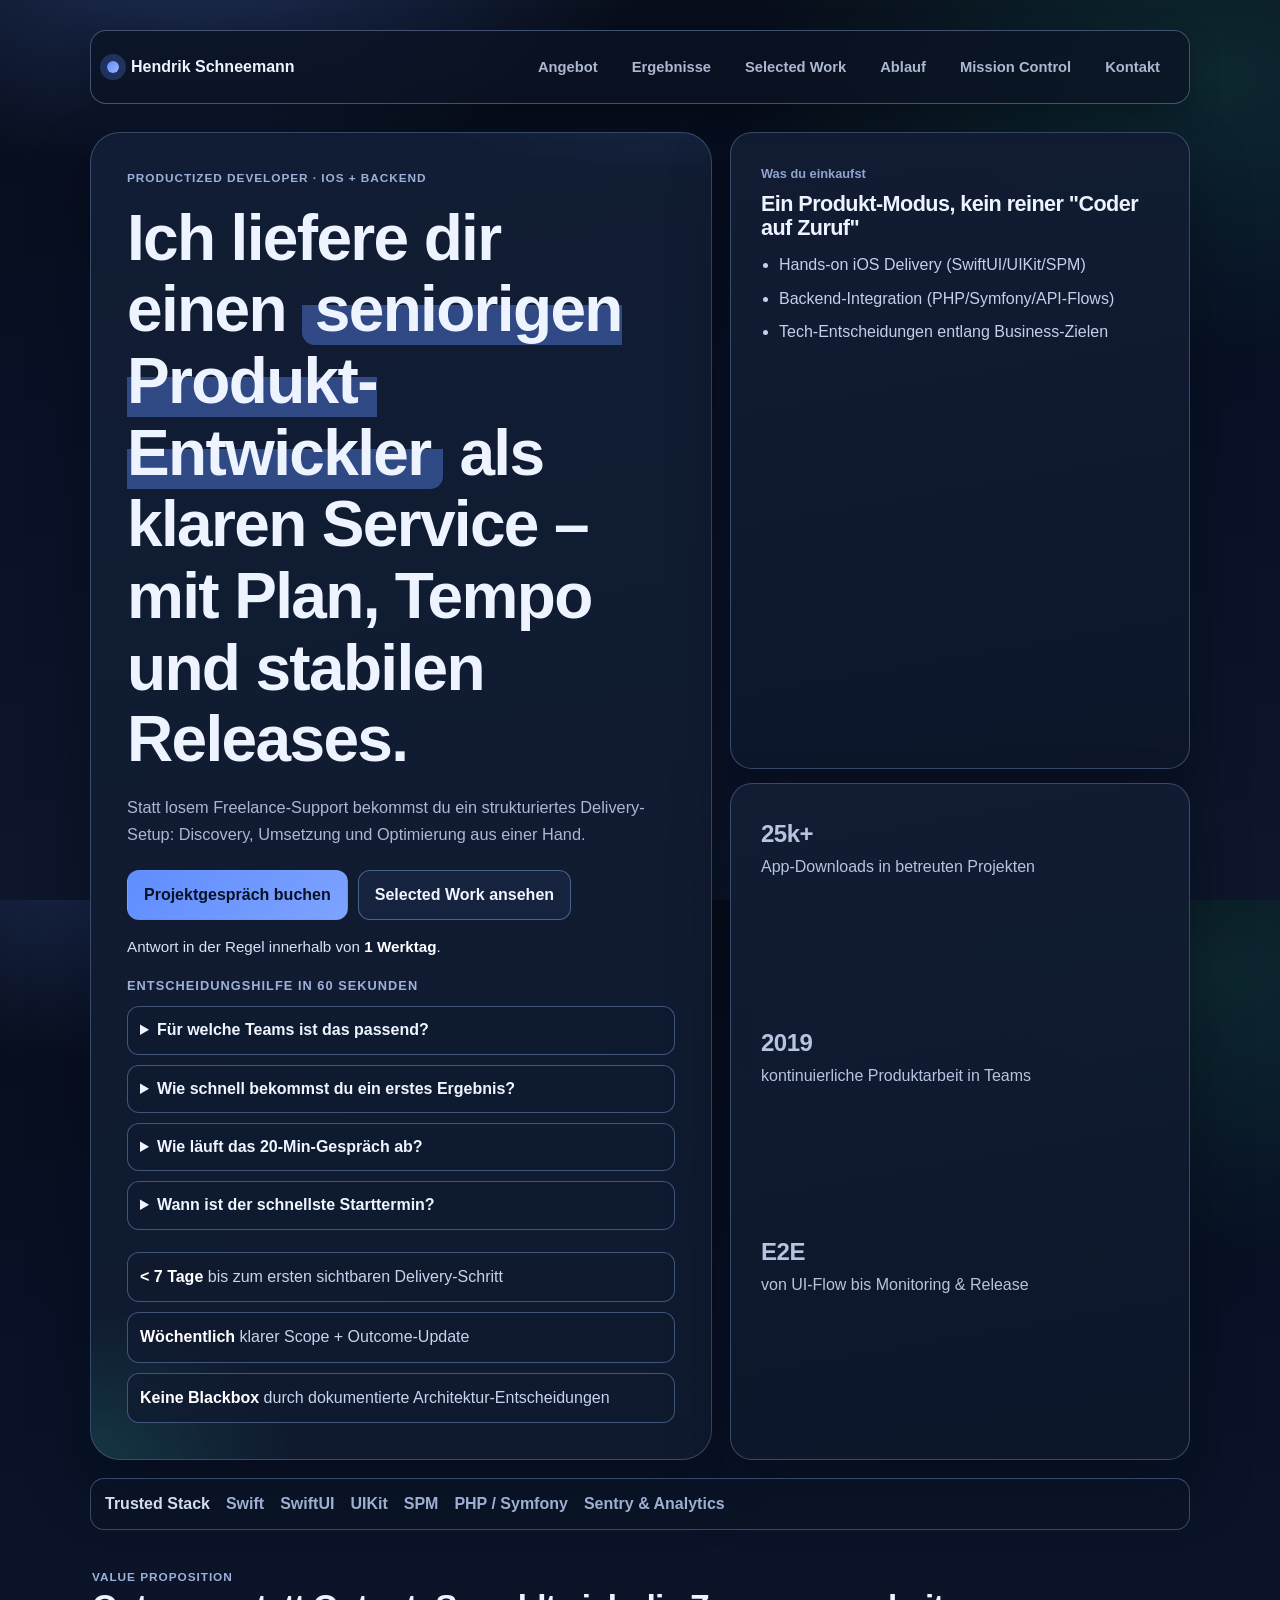
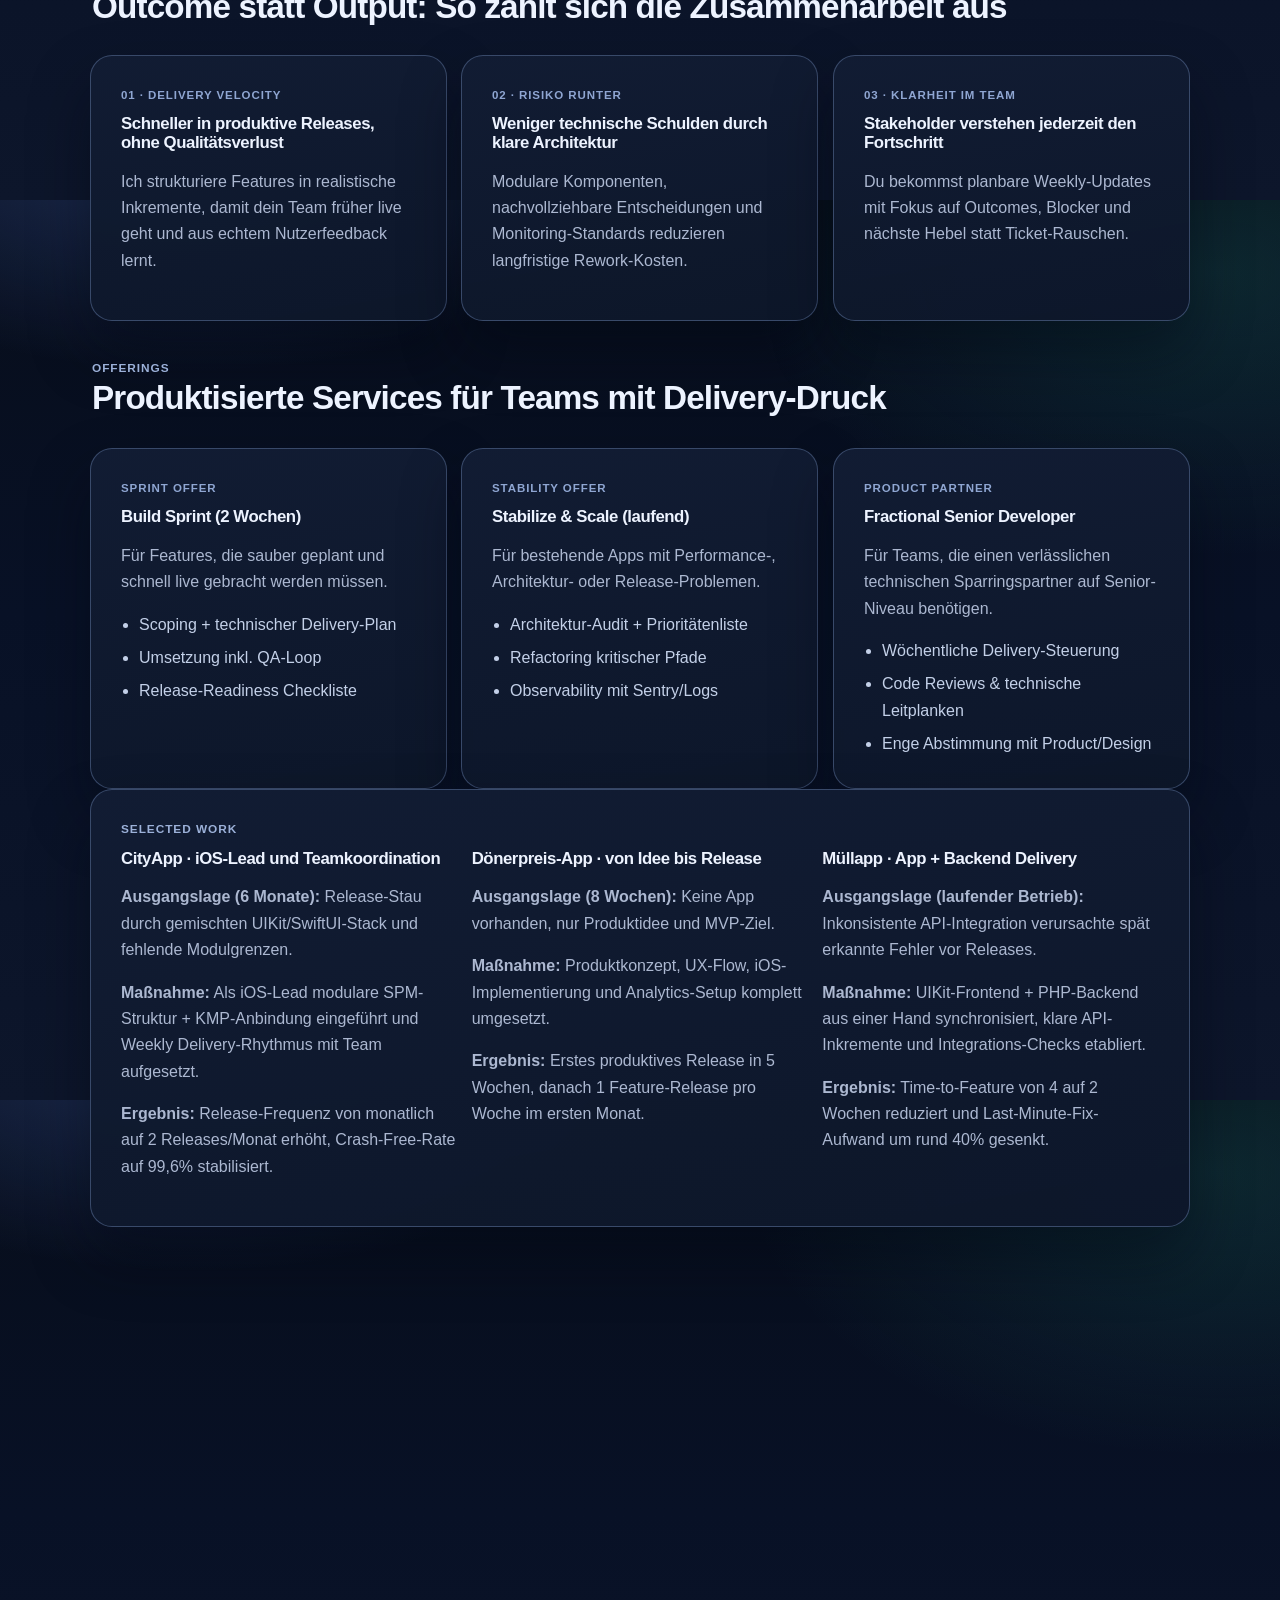
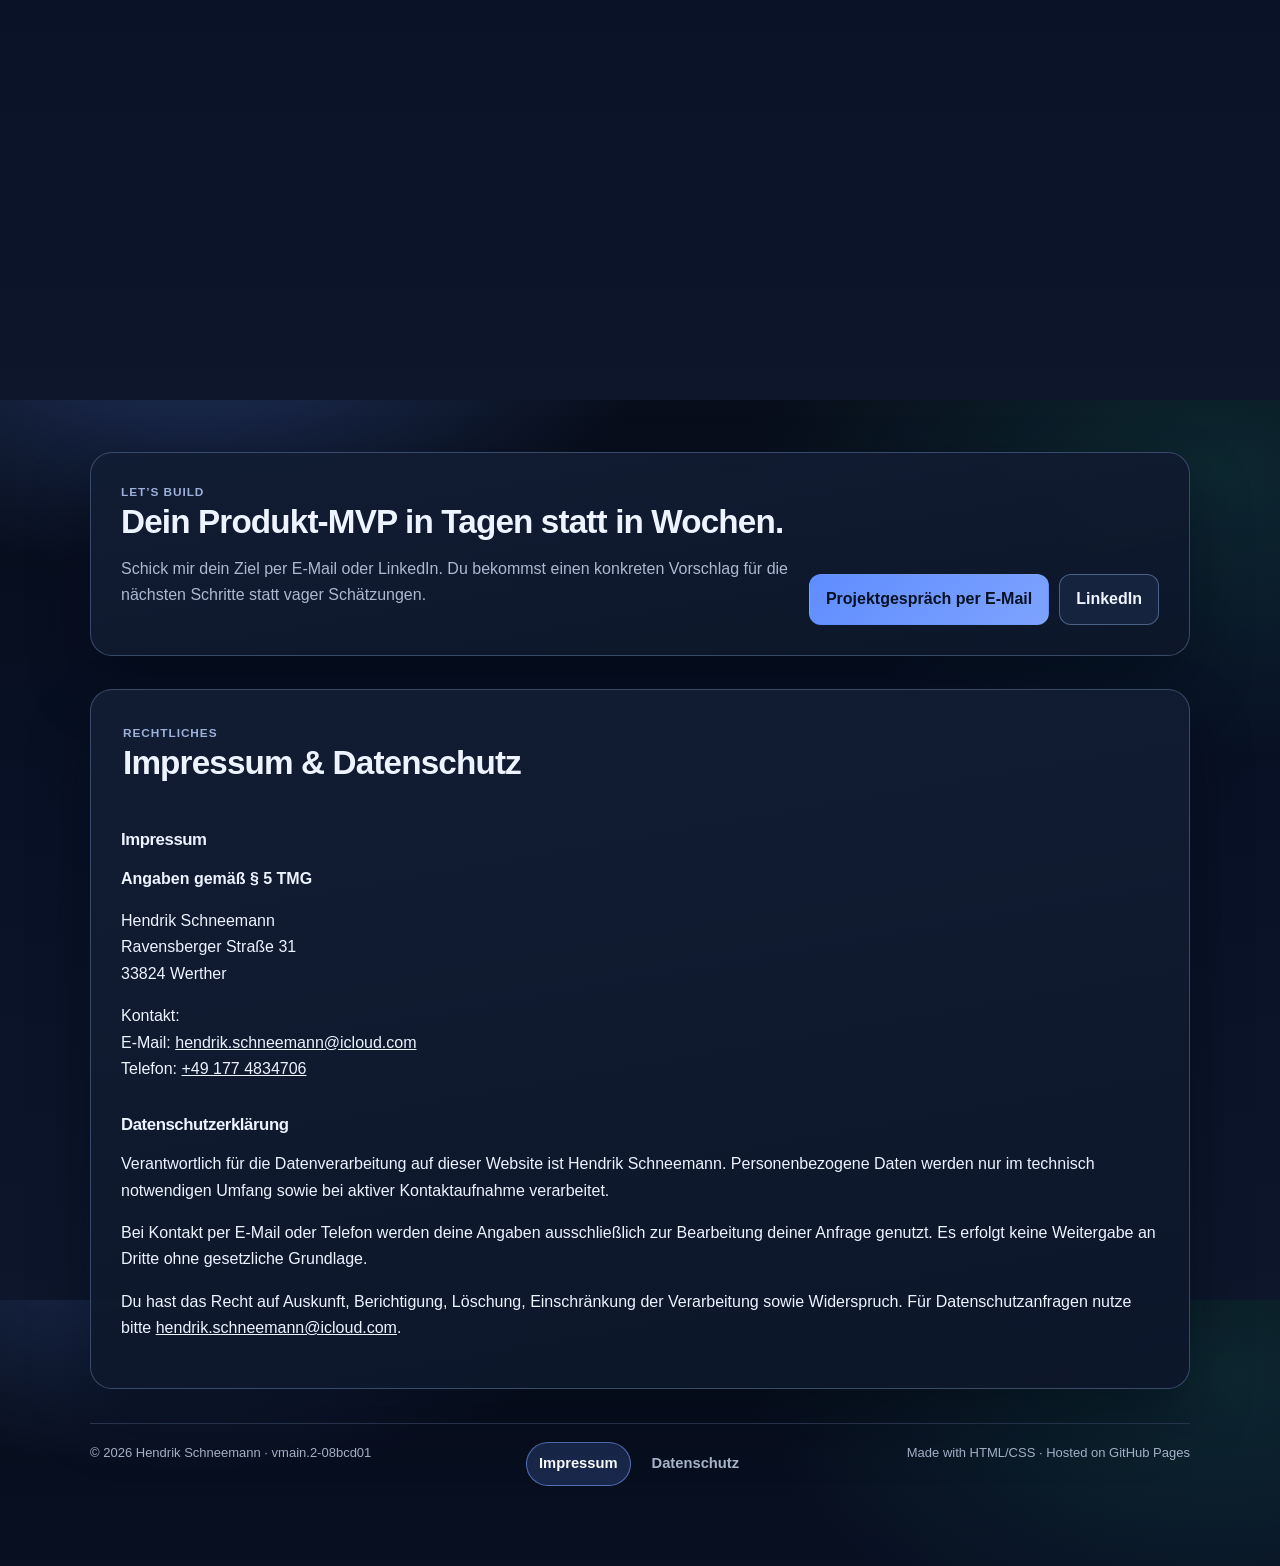
==== index.html @ c6ac664f "chore: stamp homepage version [skip ci]" ====
<!doctype html>
<html lang="de">
<head>
  <meta charset="utf-8">
  <meta name="viewport" content="width=device-width,initial-scale=1">
  <meta name="description" content="Hendrik Schneemann – Fachinformatiker für Anwendungsentwicklung. iOS (Swift/SwiftUI/UIKit), PHP/Symfony, modulare Architekturen, Kotlin Multiplatform-Anbindung.">
  <meta name="author" content="Hendrik Schneemann">
  <meta name="theme-color" content="#0b1220">
  <meta name="robots" content="index,follow">
  <link rel="canonical" href="https://hendrikschneemann.tech/">
  <meta property="og:type" content="website">
  <meta property="og:locale" content="de_DE">
  <meta property="og:url" content="https://hendrikschneemann.tech/">
  <meta property="og:title" content="Hendrik Schneemann · Entwickler">
  <meta property="og:description" content="iOS- und Backend-Entwicklung mit Fokus auf modulare, wartbare und produktionsnahe Software.">
  <meta property="og:image" content="https://hendrikschneemann.tech/assets/images/social-preview.png">
  <meta property="twitter:card" content="summary_large_image">
  <meta property="twitter:title" content="Hendrik Schneemann · Entwickler">
  <meta property="twitter:description" content="iOS- und Backend-Entwicklung mit Fokus auf modulare, wartbare und produktionsnahe Software.">
  <meta property="twitter:image" content="https://hendrikschneemann.tech/assets/images/social-preview.png">
  <title>Hendrik Schneemann · Entwickler</title>
  <link rel="stylesheet" href="assets/css/styles.css">
</head>
<body>
  <a class="skip-link" href="#main-content">Zum Inhalt springen</a>
  <div class="wrap">
    <header id="site-header">
      <a class="brand" href="#top" aria-label="Zur Startseite">
        <b>Hendrik Schneemann</b>
      </a>
      <nav aria-label="Hauptnavigation">
        <a href="#offer">Angebot</a>
        <a href="#proof">Ergebnisse</a>
        <a href="#work">Selected Work</a>
        <a href="#process">Ablauf</a>
        <a href="mission-control.html">Mission Control</a>
        <a href="#contact">Kontakt</a>
      </nav>
    </header>
    <main id="main-content" data-reveal-group>
      <section class="hero-shell" id="top" aria-labelledby="hero-heading">
        <article class="card hero-main" data-reveal>
          <div class="pad hero-pad">
            <p class="eyebrow">Productized Developer · iOS + Backend</p>
            <h1 id="hero-heading">
              Ich liefere dir einen <span class="hl">seniorigen Produkt-Entwickler</span> als klaren Service –
              mit Plan, Tempo und stabilen Releases.
            </h1>
            <p class="lead">
              Statt losem Freelance-Support bekommst du ein strukturiertes Delivery-Setup:
              Discovery, Umsetzung und Optimierung aus einer Hand.
            </p>
            <div class="cta">
              <a class="btn primary" href="#contact" data-track="lead_started" data-track-source="hero-cta">Projektgespräch buchen</a>
              <a class="btn" href="#work">Selected Work ansehen</a>
            </div>
            <p class="response-time" aria-label="Antwortzeit">Antwort in der Regel innerhalb von <strong>1 Werktag</strong>.</p>
            <section class="decision-faq" aria-label="Entscheidungshilfe">
              <p class="decision-faq-title">Entscheidungshilfe in 60 Sekunden</p>
              <details data-faq-question="fit">
                <summary>Für welche Teams ist das passend?</summary>
                <p>Für Teams mit klarem Produktdruck, die kurzfristig seniorige iOS-/Backend-Delivery brauchen und gleichzeitig Architektur stabil halten wollen.</p>
              </details>
              <details data-faq-question="timeline">
                <summary>Wie schnell bekommst du ein erstes Ergebnis?</summary>
                <p>Innerhalb von 7 Tagen gibt es typischerweise einen sichtbaren Delivery-Schritt: z. B. ein priorisiertes Scope-Paket, ein stabiler Fix oder ein live-fähiges Feature-Inkrement.</p>
              </details>
              <details data-faq-question="process">
                <summary>Wie läuft das 20-Min-Gespräch ab?</summary>
                <p>Wir klären Zielbild, Engpässe und Priorität. Danach bekommst du eine klare Empfehlung mit nächstem konkretem Schritt statt unverbindlichem „Wir melden uns".</p>
              </details>
              <details data-faq-question="start-date">
                <summary>Wann ist der schnellste Starttermin?</summary>
                <p>Wenn Scope und Verantwortlichkeiten klar sind, kann der Einstieg oft innerhalb weniger Werktage erfolgen.</p>
              </details>
            </section>
            <ul class="signal-row" aria-label="Leistungsversprechen">
              <li><strong>&lt; 7 Tage</strong> bis zum ersten sichtbaren Delivery-Schritt</li>
              <li><strong>Wöchentlich</strong> klarer Scope + Outcome-Update</li>
              <li><strong>Keine Blackbox</strong> durch dokumentierte Architektur-Entscheidungen</li>
            </ul>
          </div>
        </article>

        <aside class="hero-side" data-reveal aria-label="Angebotsübersicht">
          <div class="card pad stack-card">
            <p class="stack-title">Was du einkaufst</p>
            <h2>Ein Produkt-Modus, kein reiner "Coder auf Zuruf"</h2>
            <ul class="clean-list">
              <li>Hands-on iOS Delivery (SwiftUI/UIKit/SPM)</li>
              <li>Backend-Integration (PHP/Symfony/API-Flows)</li>
              <li>Tech-Entscheidungen entlang Business-Zielen</li>
            </ul>
          </div>
          <div class="card pad mini-kpi" aria-label="Vertrauensindikatoren">
            <div>
              <p class="kpi">25k+</p>
              <p>App-Downloads in betreuten Projekten</p>
            </div>
            <div>
              <p class="kpi">2019</p>
              <p>kontinuierliche Produktarbeit in Teams</p>
            </div>
            <div>
              <p class="kpi">E2E</p>
              <p>von UI-Flow bis Monitoring &amp; Release</p>
            </div>
          </div>
        </aside>
      </section>

      <section class="trust-strip" id="tech-stack" data-reveal aria-label="Schwerpunkte und Trust-Signale">
        <p>Trusted Stack</p>
        <ul>
          <li>Swift</li>
          <li>SwiftUI</li>
          <li>UIKit</li>
          <li>SPM</li>
          <li>PHP / Symfony</li>
          <li>Sentry &amp; Analytics</li>
        </ul>
      </section>
    </main>
    <section id="offer" class="value-grid" aria-labelledby="offer-heading" data-reveal-group>
      <div class="section-head" data-reveal>
        <p class="eyebrow">Value Proposition</p>
        <h2 id="offer-heading">Outcome statt Output: So zahlt sich die Zusammenarbeit aus</h2>
      </div>

      <article class="card value-card" data-reveal>
        <div class="pad">
          <p class="value-label">01 · Delivery Velocity</p>
          <h3>Schneller in produktive Releases, ohne Qualitätsverlust</h3>
          <p class="muted">Ich strukturiere Features in realistische Inkremente, damit dein Team früher live geht und aus echtem Nutzerfeedback lernt.</p>
        </div>
      </article>

      <article class="card value-card" data-reveal>
        <div class="pad">
          <p class="value-label">02 · Risiko runter</p>
          <h3>Weniger technische Schulden durch klare Architektur</h3>
          <p class="muted">Modulare Komponenten, nachvollziehbare Entscheidungen und Monitoring-Standards reduzieren langfristige Rework-Kosten.</p>
        </div>
      </article>

      <article class="card value-card" data-reveal>
        <div class="pad">
          <p class="value-label">03 · Klarheit im Team</p>
          <h3>Stakeholder verstehen jederzeit den Fortschritt</h3>
          <p class="muted">Du bekommst planbare Weekly-Updates mit Fokus auf Outcomes, Blocker und nächste Hebel statt Ticket-Rauschen.</p>
        </div>
      </article>
    </section>
    <section id="work" aria-labelledby="work-heading" data-reveal-group>
      <div class="section-head" data-reveal>
        <p class="eyebrow">Offerings</p>
        <h2 id="work-heading">Produktisierte Services für Teams mit Delivery-Druck</h2>
      </div>

      <div class="offer-grid">
        <article class="card offer-card" data-reveal>
          <div class="pad">
            <p class="offer-meta">Sprint Offer</p>
            <h3>Build Sprint (2 Wochen)</h3>
            <p class="muted">Für Features, die sauber geplant und schnell live gebracht werden müssen.</p>
            <ul class="clean-list">
              <li>Scoping + technischer Delivery-Plan</li>
              <li>Umsetzung inkl. QA-Loop</li>
              <li>Release-Readiness Checkliste</li>
            </ul>
          </div>
        </article>

        <article class="card offer-card" data-reveal>
          <div class="pad">
            <p class="offer-meta">Stability Offer</p>
            <h3>Stabilize &amp; Scale (laufend)</h3>
            <p class="muted">Für bestehende Apps mit Performance-, Architektur- oder Release-Problemen.</p>
            <ul class="clean-list">
              <li>Architektur-Audit + Prioritätenliste</li>
              <li>Refactoring kritischer Pfade</li>
              <li>Observability mit Sentry/Logs</li>
            </ul>
          </div>
        </article>

        <article class="card offer-card" data-reveal>
          <div class="pad">
            <p class="offer-meta">Product Partner</p>
            <h3>Fractional Senior Developer</h3>
            <p class="muted">Für Teams, die einen verlässlichen technischen Sparringspartner auf Senior-Niveau benötigen.</p>
            <ul class="clean-list">
              <li>Wöchentliche Delivery-Steuerung</li>
              <li>Code Reviews &amp; technische Leitplanken</li>
              <li>Enge Abstimmung mit Product/Design</li>
            </ul>
          </div>
        </article>
      </div>

      <article class="card showcase" data-reveal>
        <div class="pad">
          <p class="eyebrow">Selected Work</p>
          <div class="showcase-grid case-snippets">
            <div>
              <h3 id="case-cityapp">CityApp · iOS-Lead und Teamkoordination</h3>
              <p class="muted"><strong>Ausgangslage (6 Monate):</strong> Release-Stau durch gemischten UIKit/SwiftUI-Stack und fehlende Modulgrenzen.</p>
              <p class="muted"><strong>Maßnahme:</strong> Als iOS-Lead modulare SPM-Struktur + KMP-Anbindung eingeführt und Weekly Delivery-Rhythmus mit Team aufgesetzt.</p>
              <p class="muted"><strong>Ergebnis:</strong> Release-Frequenz von monatlich auf 2 Releases/Monat erhöht, Crash-Free-Rate auf 99,6% stabilisiert.</p>
            </div>
            <div>
              <h3>Dönerpreis-App · von Idee bis Release</h3>
              <p class="muted"><strong>Ausgangslage (8 Wochen):</strong> Keine App vorhanden, nur Produktidee und MVP-Ziel.</p>
              <p class="muted"><strong>Maßnahme:</strong> Produktkonzept, UX-Flow, iOS-Implementierung und Analytics-Setup komplett umgesetzt.</p>
              <p class="muted"><strong>Ergebnis:</strong> Erstes produktives Release in 5 Wochen, danach 1 Feature-Release pro Woche im ersten Monat.</p>
            </div>
            <div>
              <h3 id="case-muellapp">Müllapp · App + Backend Delivery</h3>
              <p class="muted"><strong>Ausgangslage (laufender Betrieb):</strong> Inkonsistente API-Integration verursachte spät erkannte Fehler vor Releases.</p>
              <p class="muted"><strong>Maßnahme:</strong> UIKit-Frontend + PHP-Backend aus einer Hand synchronisiert, klare API-Inkremente und Integrations-Checks etabliert.</p>
              <p class="muted"><strong>Ergebnis:</strong> Time-to-Feature von 4 auf 2 Wochen reduziert und Last-Minute-Fix-Aufwand um rund 40% gesenkt.</p>
            </div>
          </div>
        </div>
      </article>
    </section>

    <section id="process" class="grid process-grid" aria-labelledby="process-heading" data-reveal-group>
      <article class="card" data-reveal>
        <div class="pad">
          <p class="eyebrow">Ablauf</p>
          <h2 id="process-heading">So läuft ein Projekt mit mir ab</h2>
          <ol class="process-list">
            <li><strong>Discover:</strong> Zielbild, Scope und technische Risiken in einem kompakten Kickoff klären.</li>
            <li><strong>Build:</strong> Iterative Umsetzung mit klaren Milestones und sichtbaren Zwischenständen.</li>
            <li><strong>Scale:</strong> Monitoring, Übergabe und nächste Roadmap-Hebel gemeinsam definieren.</li>
          </ol>
        </div>
      </article>

      <article class="card" id="skills" data-reveal>
        <div class="pad">
          <p class="eyebrow">Capabilities</p>
          <h2>Tech + Product Stack</h2>
          <div class="tags" aria-label="Skill-Liste">
            <span class="tag">Swift</span>
            <span class="tag">SwiftUI</span>
            <span class="tag">UIKit</span>
            <span class="tag">SPM</span>
            <span class="tag">PHP</span>
            <span class="tag">Symfony</span>
            <span class="tag">SQL</span>
            <span class="tag">Git</span>
            <span class="tag">Sentry</span>
            <span class="tag">Product Thinking</span>
          </div>
        </div>
      </article>
    </section>

    <section id="proof" class="proof-section" aria-labelledby="proof-heading" data-reveal-group>
      <div class="section-head" data-reveal>
        <p class="eyebrow">Trust Signals</p>
        <h2 id="proof-heading">Messbare Ergebnisse + verifizierbare Referenzen</h2>
      </div>

      <div class="proof-grid">
        <article class="card" data-reveal>
          <div class="pad">
            <p class="value-label">Testimonial · Product Lead</p>
            <p class="muted">„Hendrik hat nicht nur Features gebaut, sondern unseren Release-Prozess stabilisiert. Wir konnten wieder planbar shippen.“</p>
            <p class="muted"><strong>Kontext:</strong> CityApp, iOS-Team im Skalierungsmodus</p>
          </div>
        </article>

        <article class="card" data-reveal>
          <div class="pad">
            <p class="value-label">Verifizierbare Signale</p>
            <ul class="clean-list">
              <li><a href="https://github.com/hsnowmansch" target="_blank" rel="noopener noreferrer">Öffentliche GitHub-Projekte &amp; Commit-Historie</a></li>
              <li><a href="mailto:hendrik.schneemann@icloud.com?subject=Referenzanfrage%20Projektarbeit" rel="noopener noreferrer">Referenzgespräch auf Anfrage (Projektkontext + Rolle)</a></li>
            </ul>
          </div>
        </article>
      </div>
    </section>
    <section id="contact" aria-labelledby="contact-heading" data-reveal-group>
      <article class="card conversion" data-reveal>
        <div class="pad conversion-pad">
          <div>
            <p class="eyebrow">Let’s build</p>
            <h2 id="contact-heading">Dein Produkt-MVP in Tagen statt in Wochen.</h2>
            <p class="muted">Schick mir dein Ziel per E-Mail oder LinkedIn. Du bekommst einen konkreten Vorschlag für die nächsten Schritte statt vager Schätzungen.</p>
          </div>
          <div class="cta" role="list">
            <a class="btn primary" href="mailto:hendrik.schneemann@icloud.com" role="listitem" data-track="lead_submitted" data-track-source="contact-email">Projektgespräch per E-Mail</a>
            <a class="btn" href="#" id="linkedinLink" rel="noopener noreferrer" role="listitem">LinkedIn</a>
          </div>
        </div>
      </article>
    </section>
    <section id="legal" aria-labelledby="legal-heading" data-reveal-group>
      <article class="card" data-reveal>
        <div class="pad legal-pad">
          <div class="section-head legal-head">
            <p class="eyebrow">Rechtliches</p>
            <h2 id="legal-heading">Impressum & Datenschutz</h2>
          </div>

          <section id="impressum" class="legal-block" aria-labelledby="impressum-heading">
            <h3 id="impressum-heading">Impressum</h3>
            <p><strong>Angaben gemäß § 5 TMG</strong></p>
            <p>
              Hendrik Schneemann<br>
              Ravensberger Straße 31<br>
              33824 Werther
            </p>
            <p>
              Kontakt:<br>
              E-Mail: <a href="mailto:hendrik.schneemann@icloud.com">hendrik.schneemann@icloud.com</a><br>
              Telefon: <a href="tel:+491774834706">+49 177 4834706</a>
            </p>
          </section>

          <section id="datenschutz" class="legal-block" aria-labelledby="datenschutz-heading">
            <h3 id="datenschutz-heading">Datenschutzerklärung</h3>
            <p>
              Verantwortlich für die Datenverarbeitung auf dieser Website ist Hendrik Schneemann.
              Personenbezogene Daten werden nur im technisch notwendigen Umfang sowie bei aktiver Kontaktaufnahme verarbeitet.
            </p>
            <p>
              Bei Kontakt per E-Mail oder Telefon werden deine Angaben ausschließlich zur Bearbeitung deiner Anfrage genutzt.
              Es erfolgt keine Weitergabe an Dritte ohne gesetzliche Grundlage.
            </p>
            <p>
              Du hast das Recht auf Auskunft, Berichtigung, Löschung, Einschränkung der Verarbeitung sowie Widerspruch.
              Für Datenschutzanfragen nutze bitte <a href="mailto:hendrik.schneemann@icloud.com">hendrik.schneemann@icloud.com</a>.
            </p>
          </section>
        </div>
      </article>
    </section>

    <footer>
      <span>&copy; <span id="year"></span> Hendrik Schneemann · vmain.2-08bcd01</span>
      <nav class="footer-links" aria-label="Rechtliche Hinweise">
        <a href="#impressum">Impressum</a>
        <a href="#datenschutz">Datenschutz</a>
      </nav>
      <span>Made with HTML/CSS · Hosted on GitHub Pages</span>
    </footer>
  </div>

  <script src="assets/js/main.js" type="module"></script>
</body>
</html>
---- assets/css/styles.css ----
@import url("./base.css");
@import url("./layout.css");
@import url("./components.css");
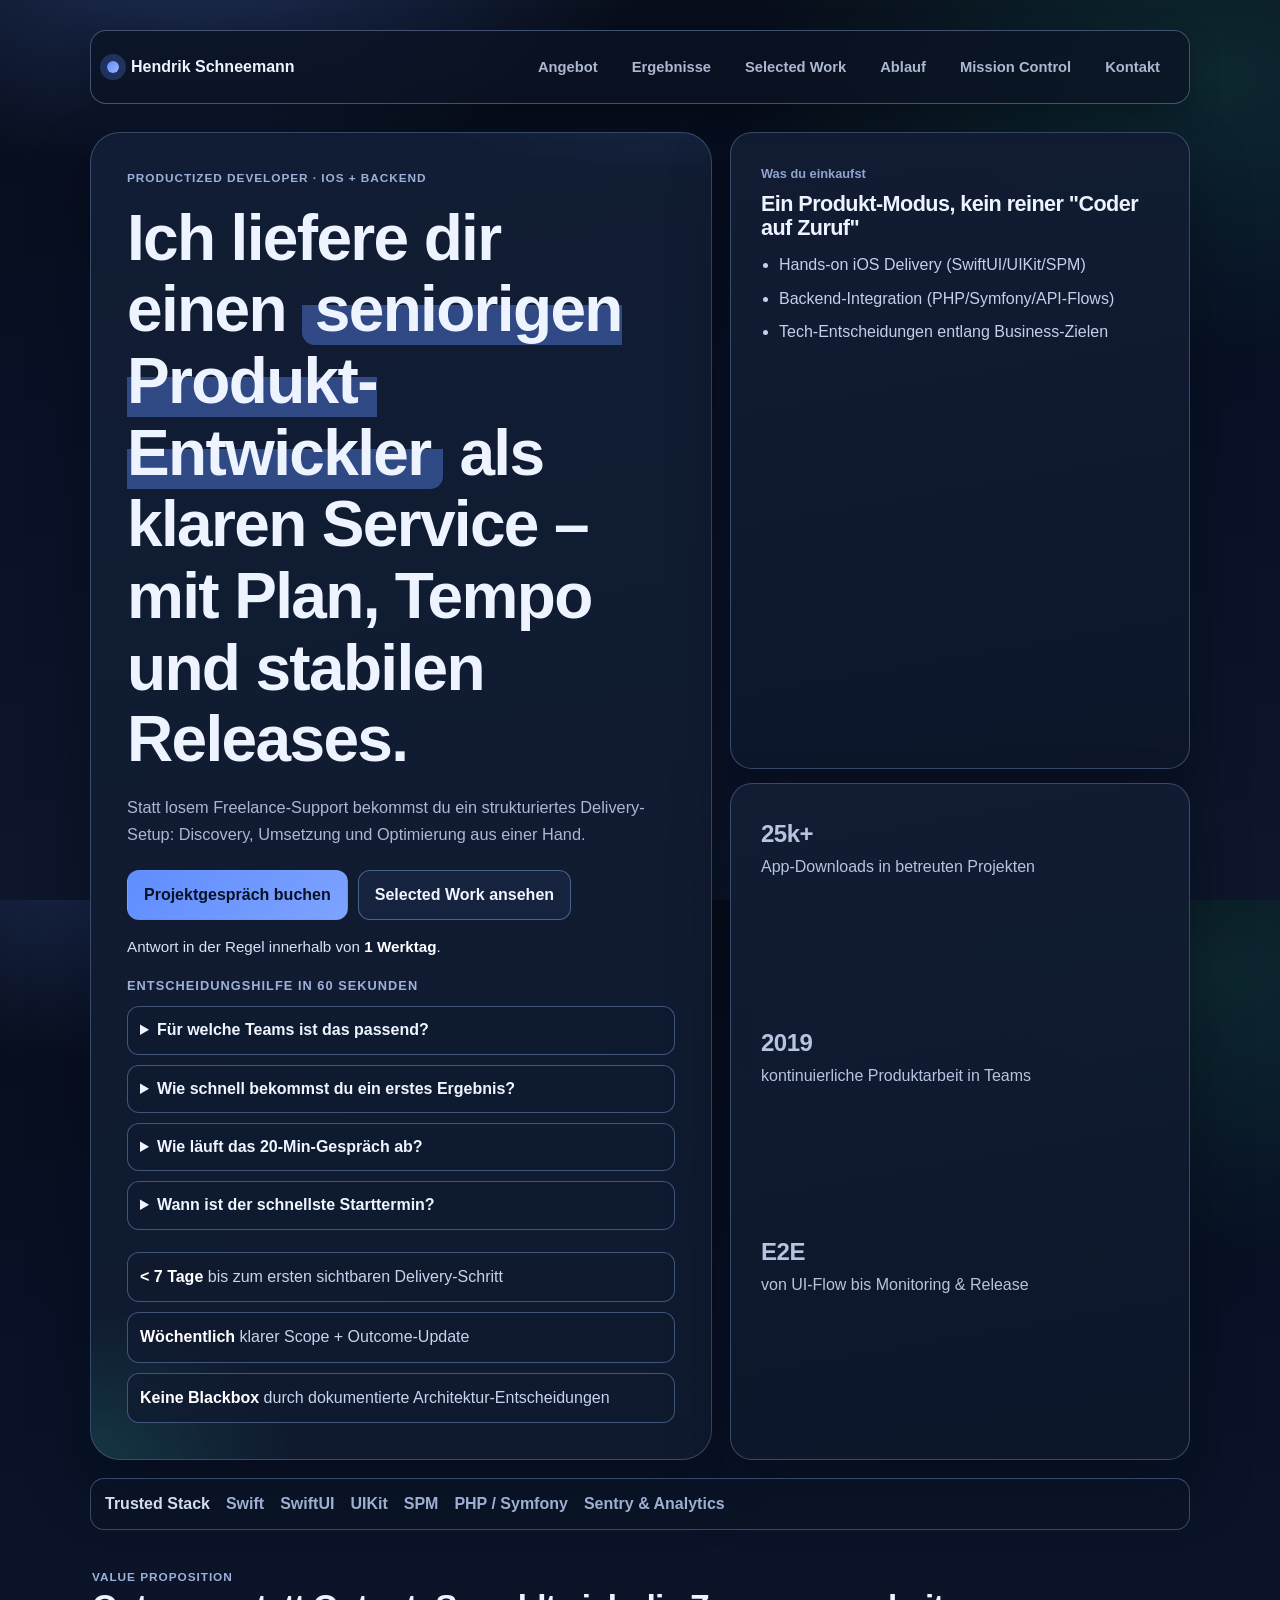
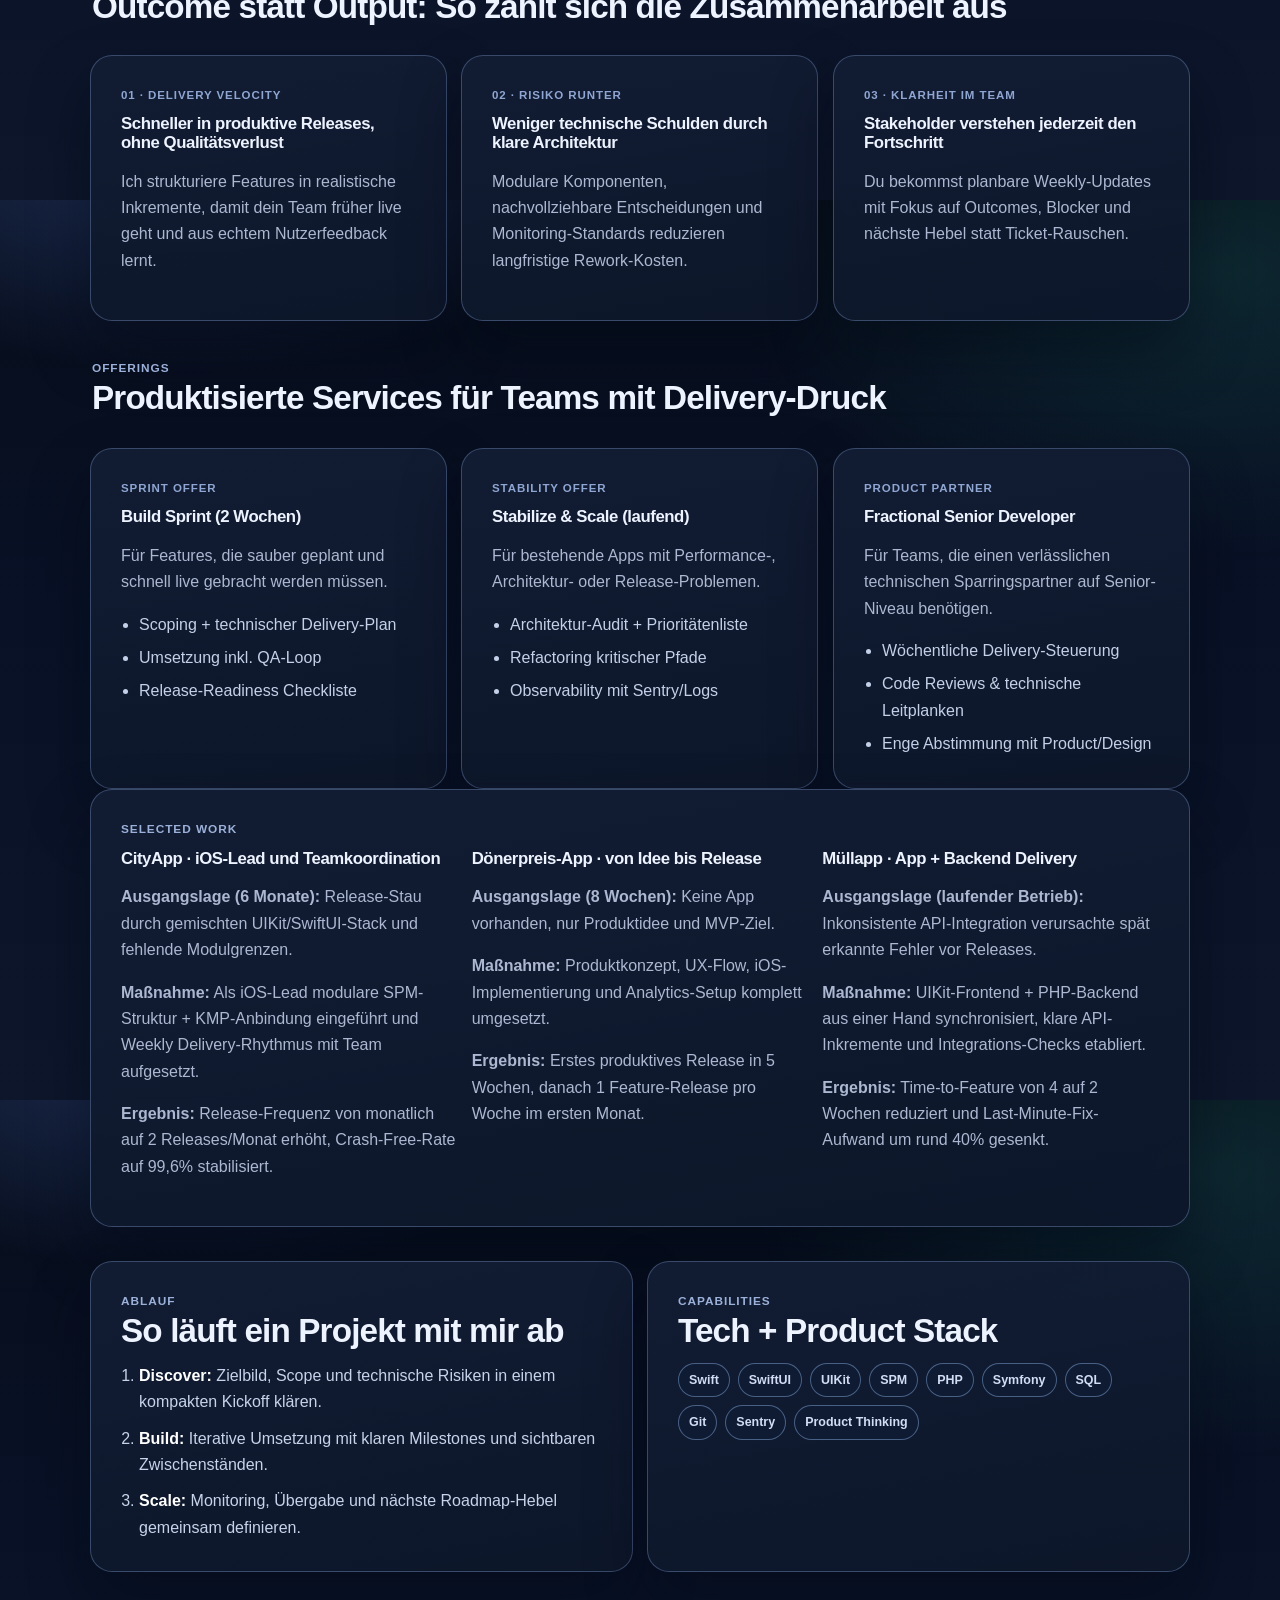
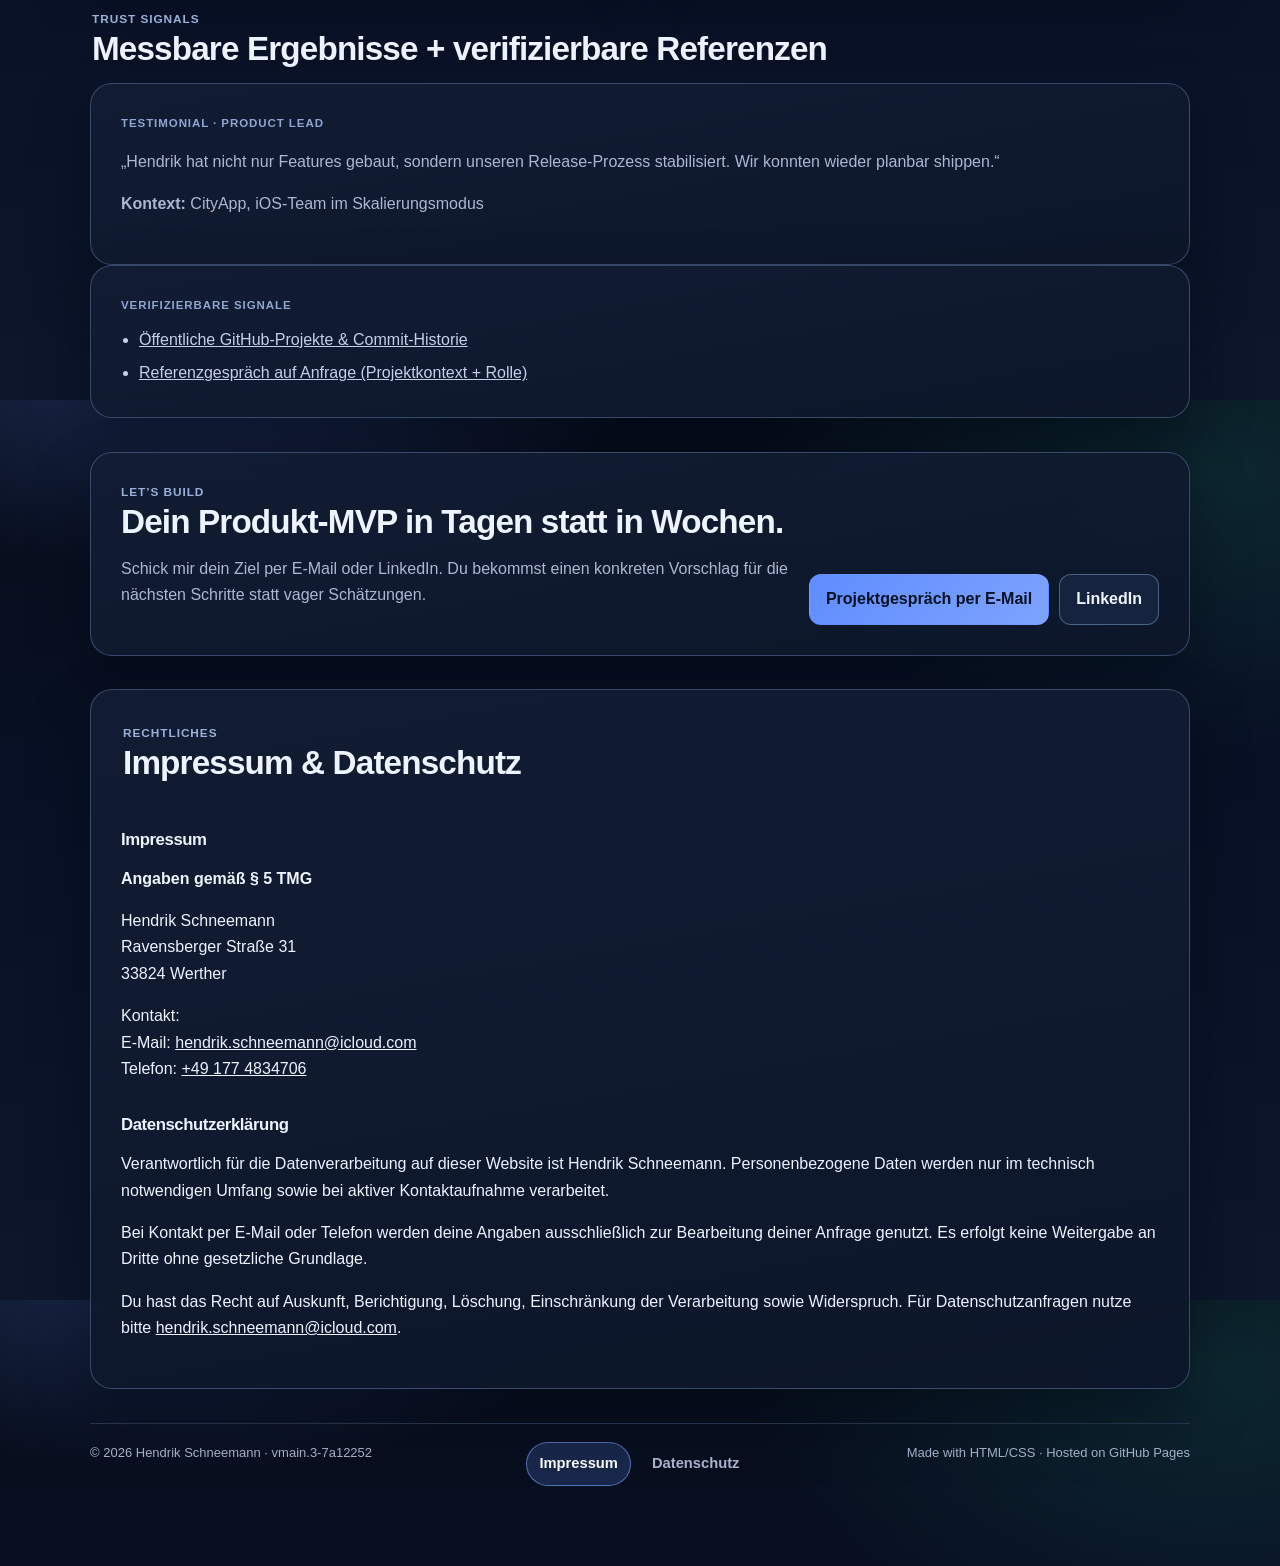
==== commit b498fd44: "chore: stamp homepage version [skip ci]" ====
--- a/index.html
+++ b/index.html
@@ -342,7 +342,7 @@
     </section>
 
     <footer>
-      <span>&copy; <span id="year"></span> Hendrik Schneemann · vmain.2-08bcd01</span>
+      <span>&copy; <span id="year"></span> Hendrik Schneemann · vmain.3-7a12252</span>
       <nav class="footer-links" aria-label="Rechtliche Hinweise">
         <a href="#impressum">Impressum</a>
         <a href="#datenschutz">Datenschutz</a>
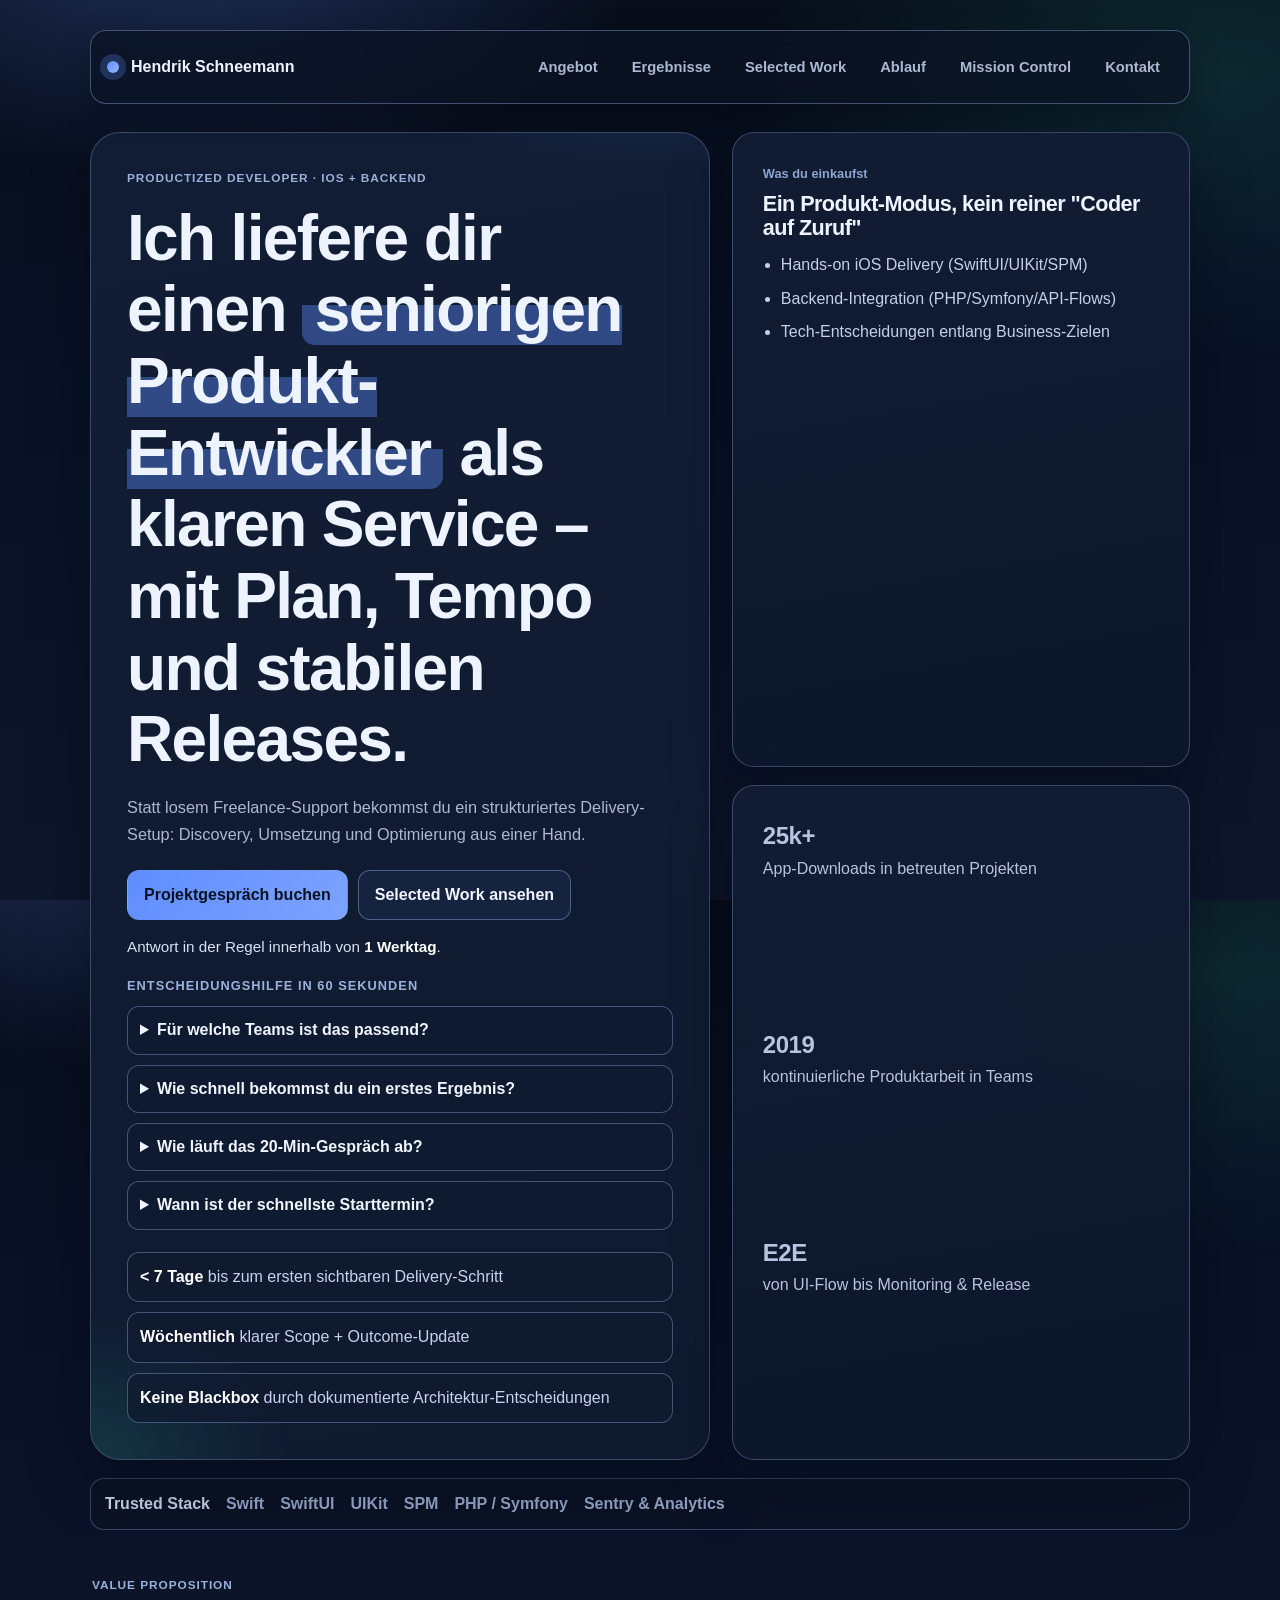
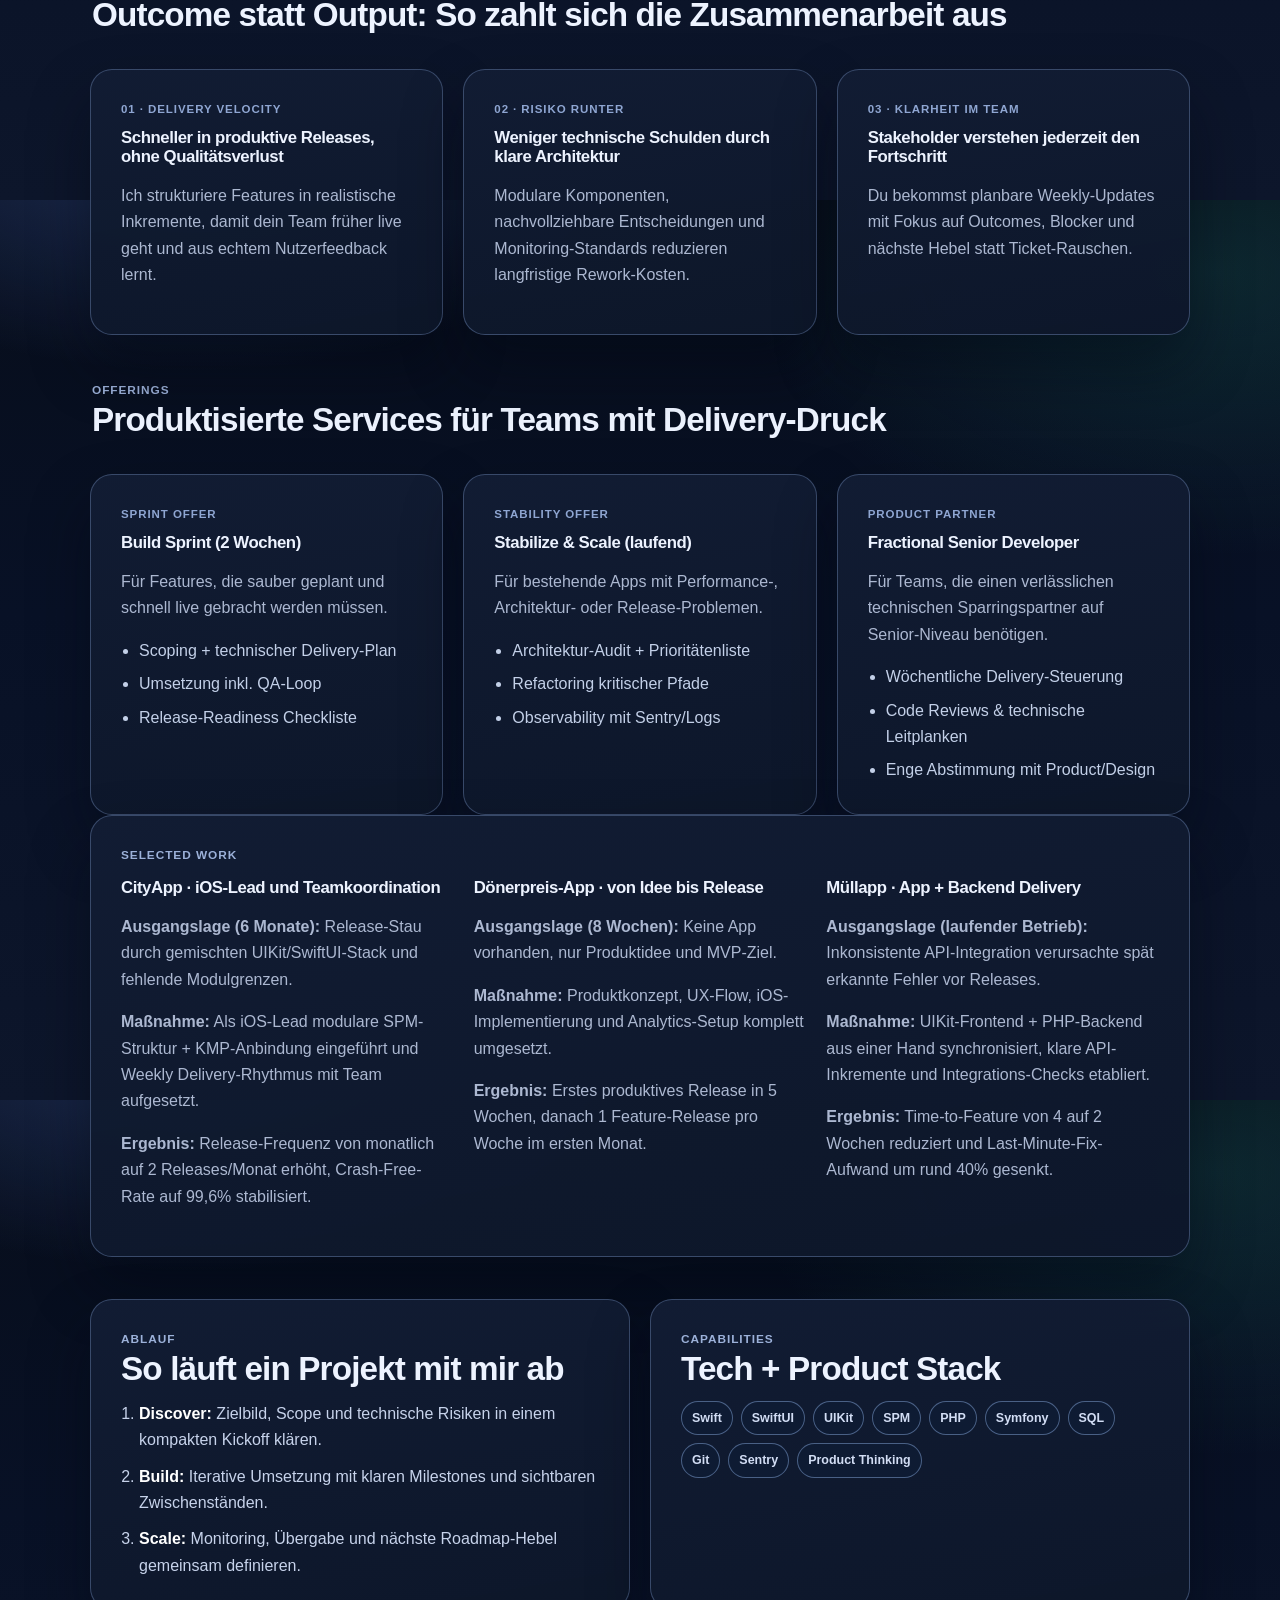
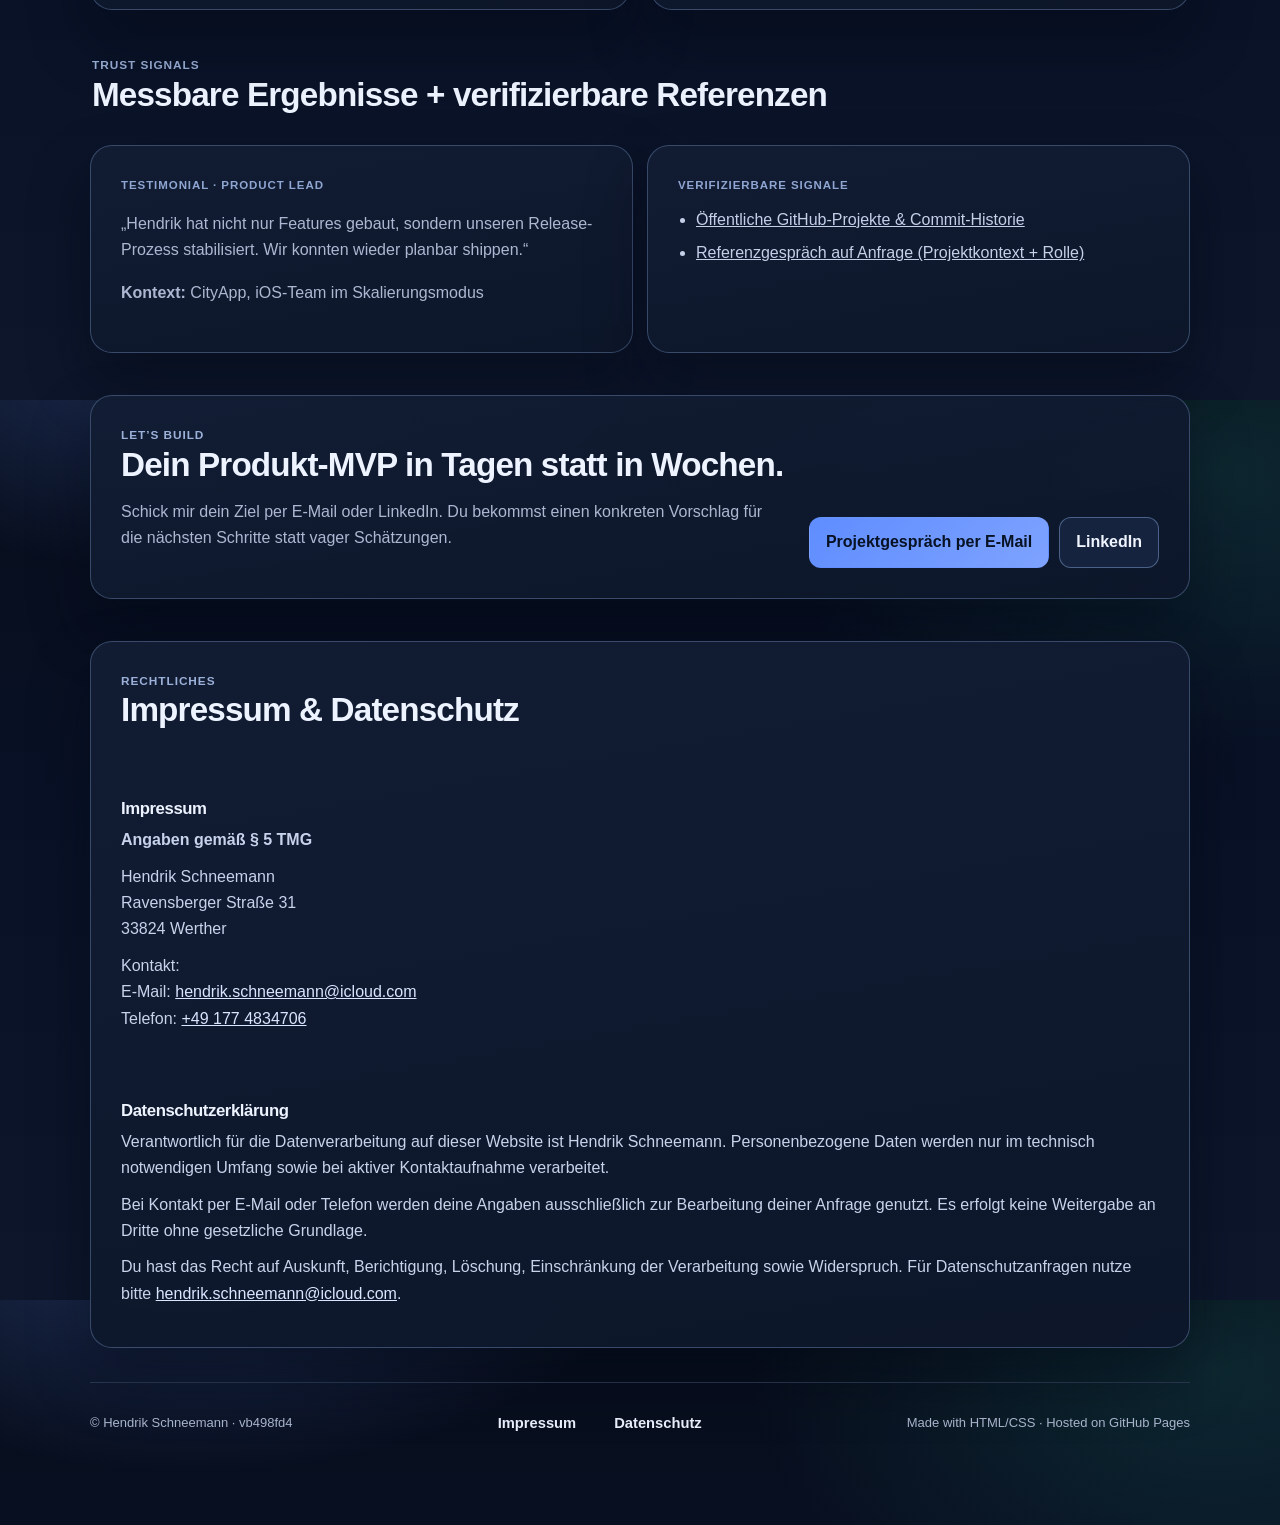
==== commit 49689100: "fix: mobile navigation compact on small viewports (#20) Fixes hsnowmansch/hschneemannWebsite#8  Co-a" ====
--- a/index.html
+++ b/index.html
@@ -28,7 +28,16 @@
       <a class="brand" href="#top" aria-label="Zur Startseite">
         <b>Hendrik Schneemann</b>
       </a>
-      <nav aria-label="Hauptnavigation">
+      <button
+        class="menu-toggle"
+        type="button"
+        aria-expanded="false"
+        aria-controls="primary-nav"
+        aria-label="Menü öffnen"
+      >
+        Menü
+      </button>
+      <nav id="primary-nav" aria-label="Hauptnavigation">
         <a href="#offer">Angebot</a>
         <a href="#proof">Ergebnisse</a>
         <a href="#work">Selected Work</a>
@@ -342,7 +351,7 @@
     </section>
 
     <footer>
-      <span>&copy; <span id="year"></span> Hendrik Schneemann · vmain.3-7a12252</span>
+      <span>&copy; <span id="year"></span> Hendrik Schneemann · vb498fd4</span>
       <nav class="footer-links" aria-label="Rechtliche Hinweise">
         <a href="#impressum">Impressum</a>
         <a href="#datenschutz">Datenschutz</a>
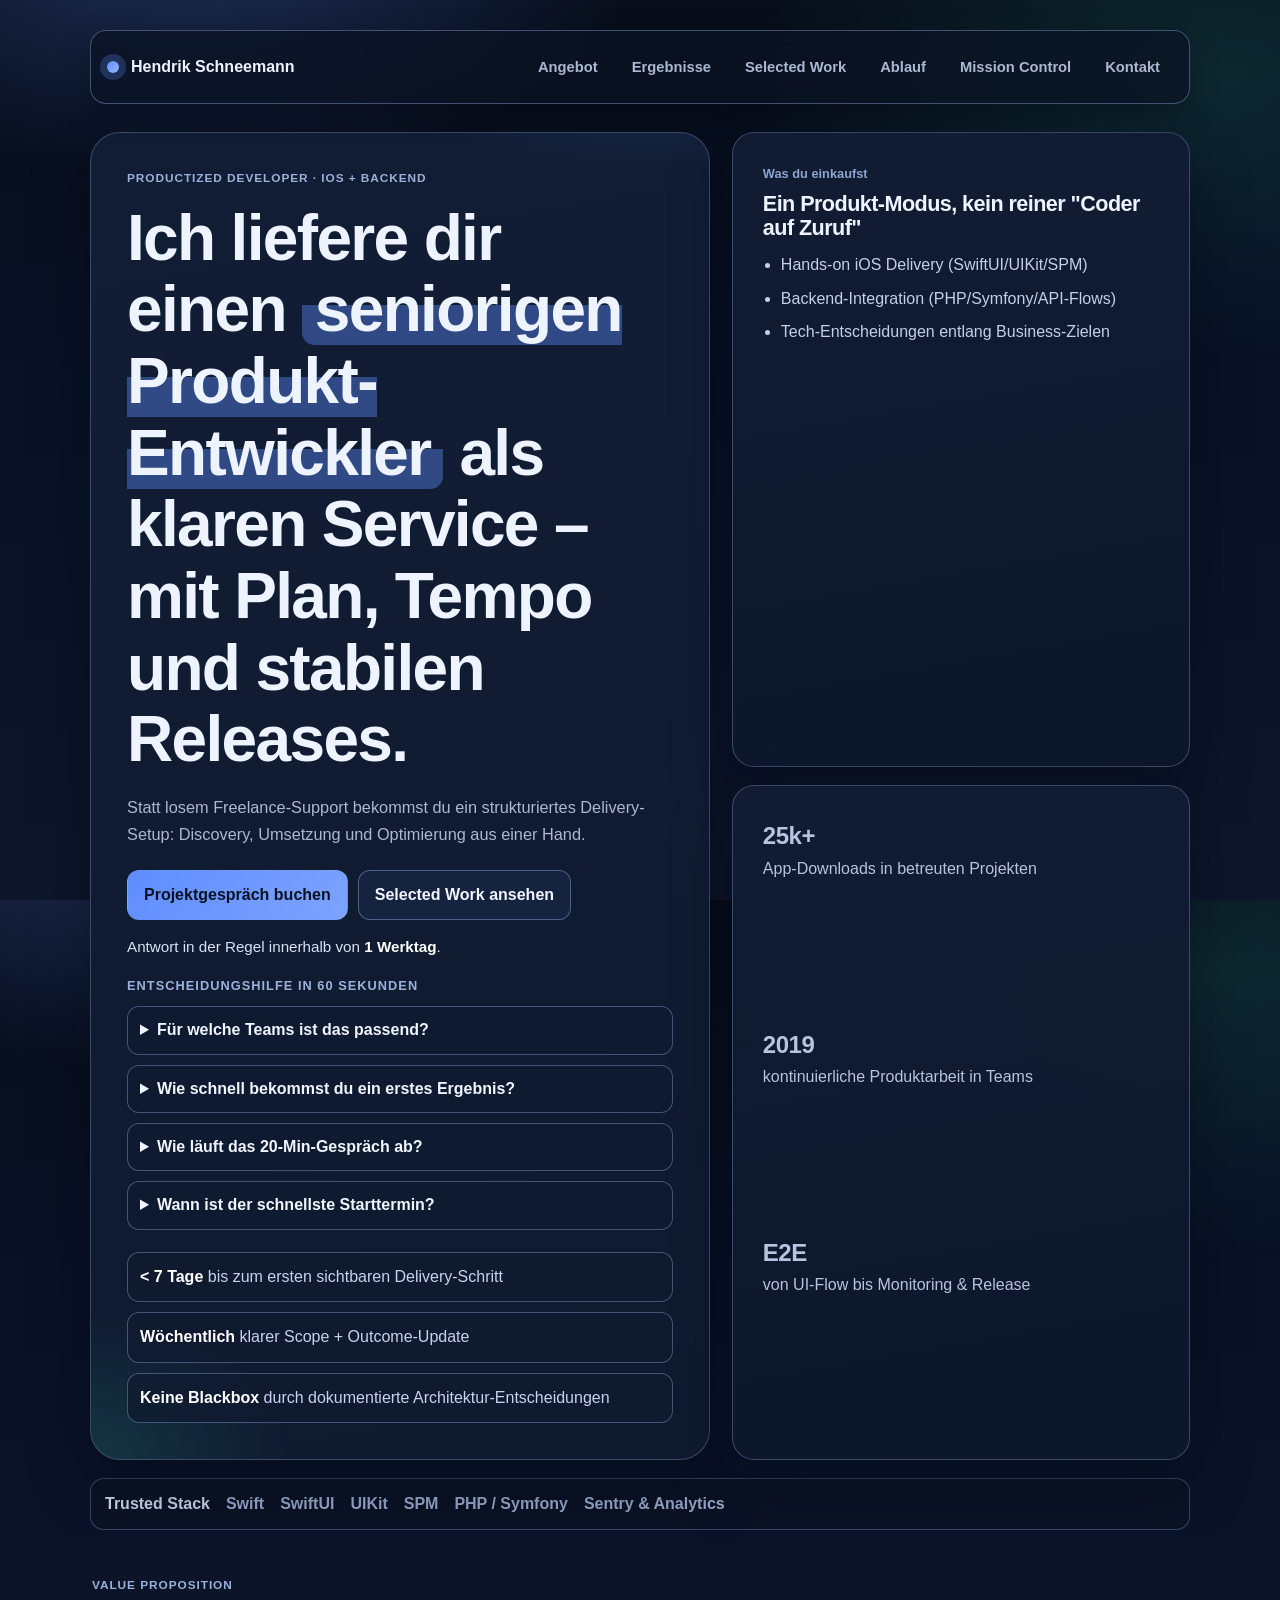
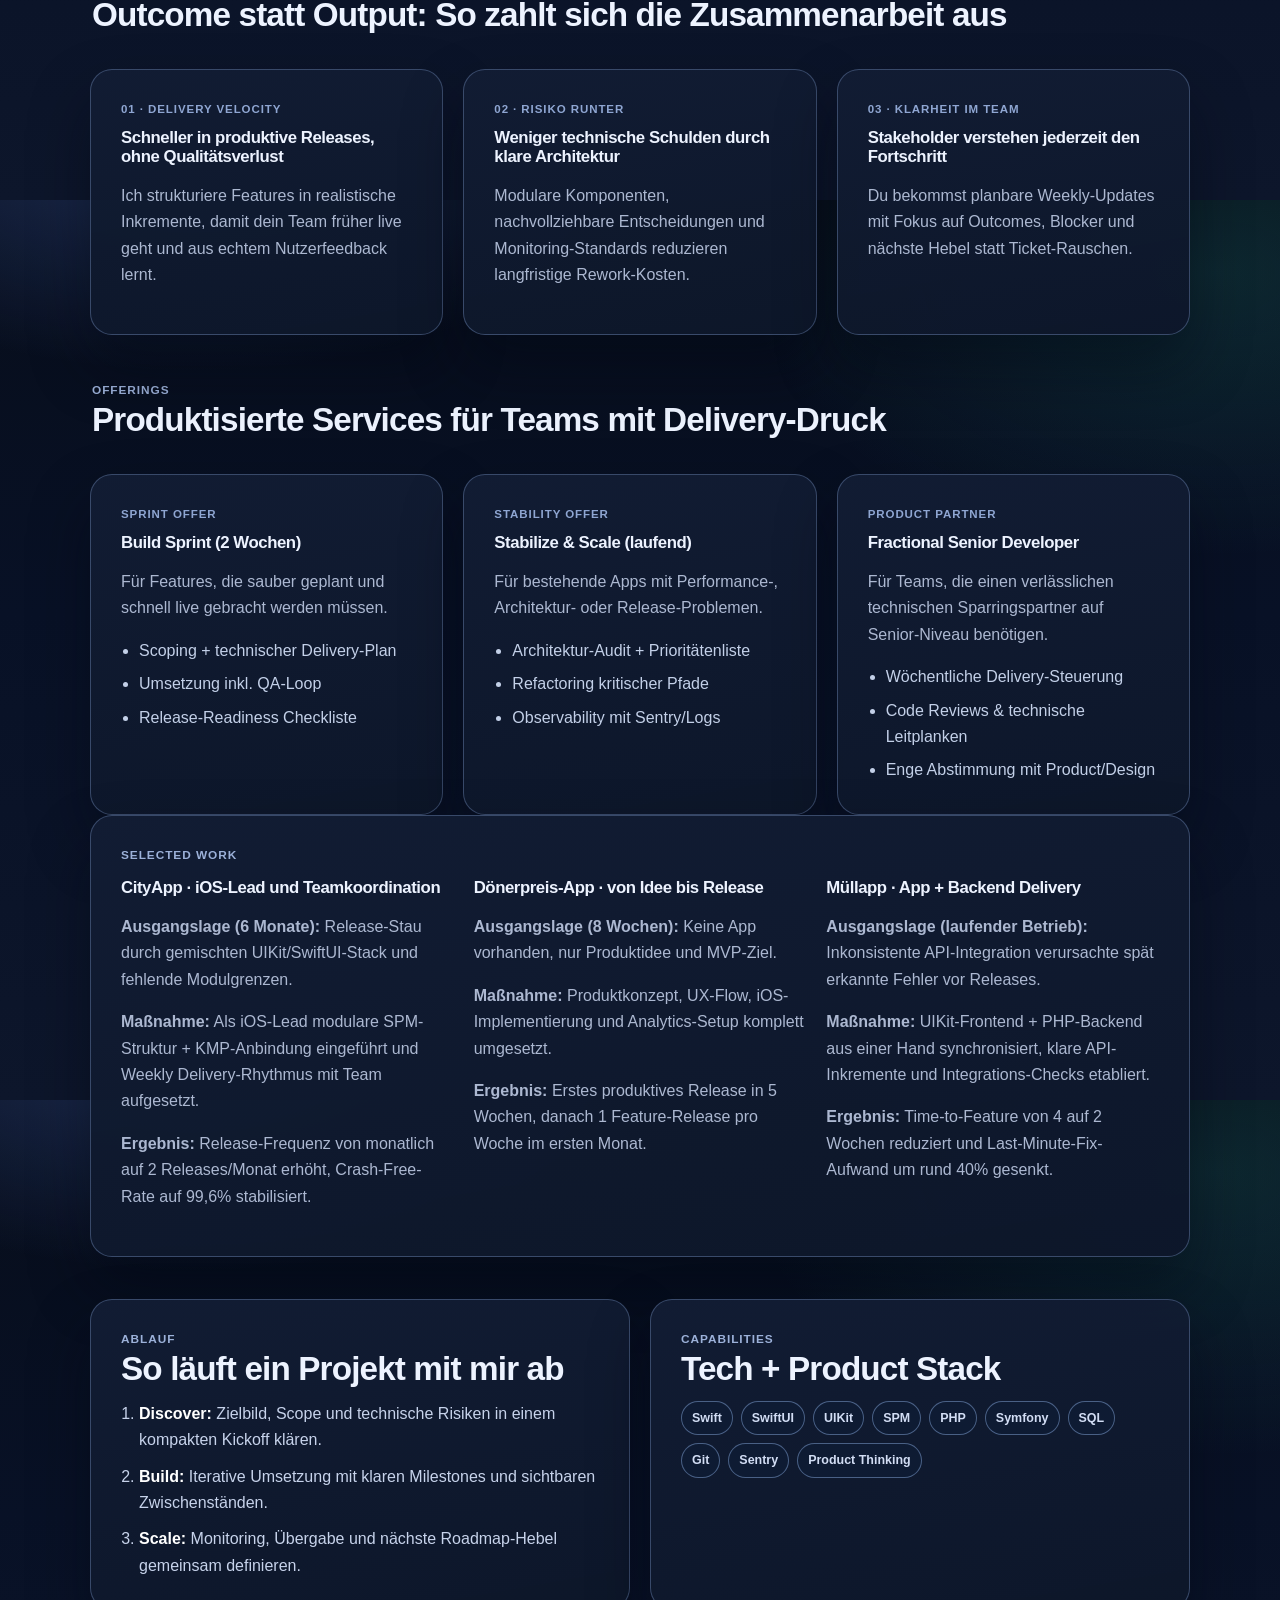
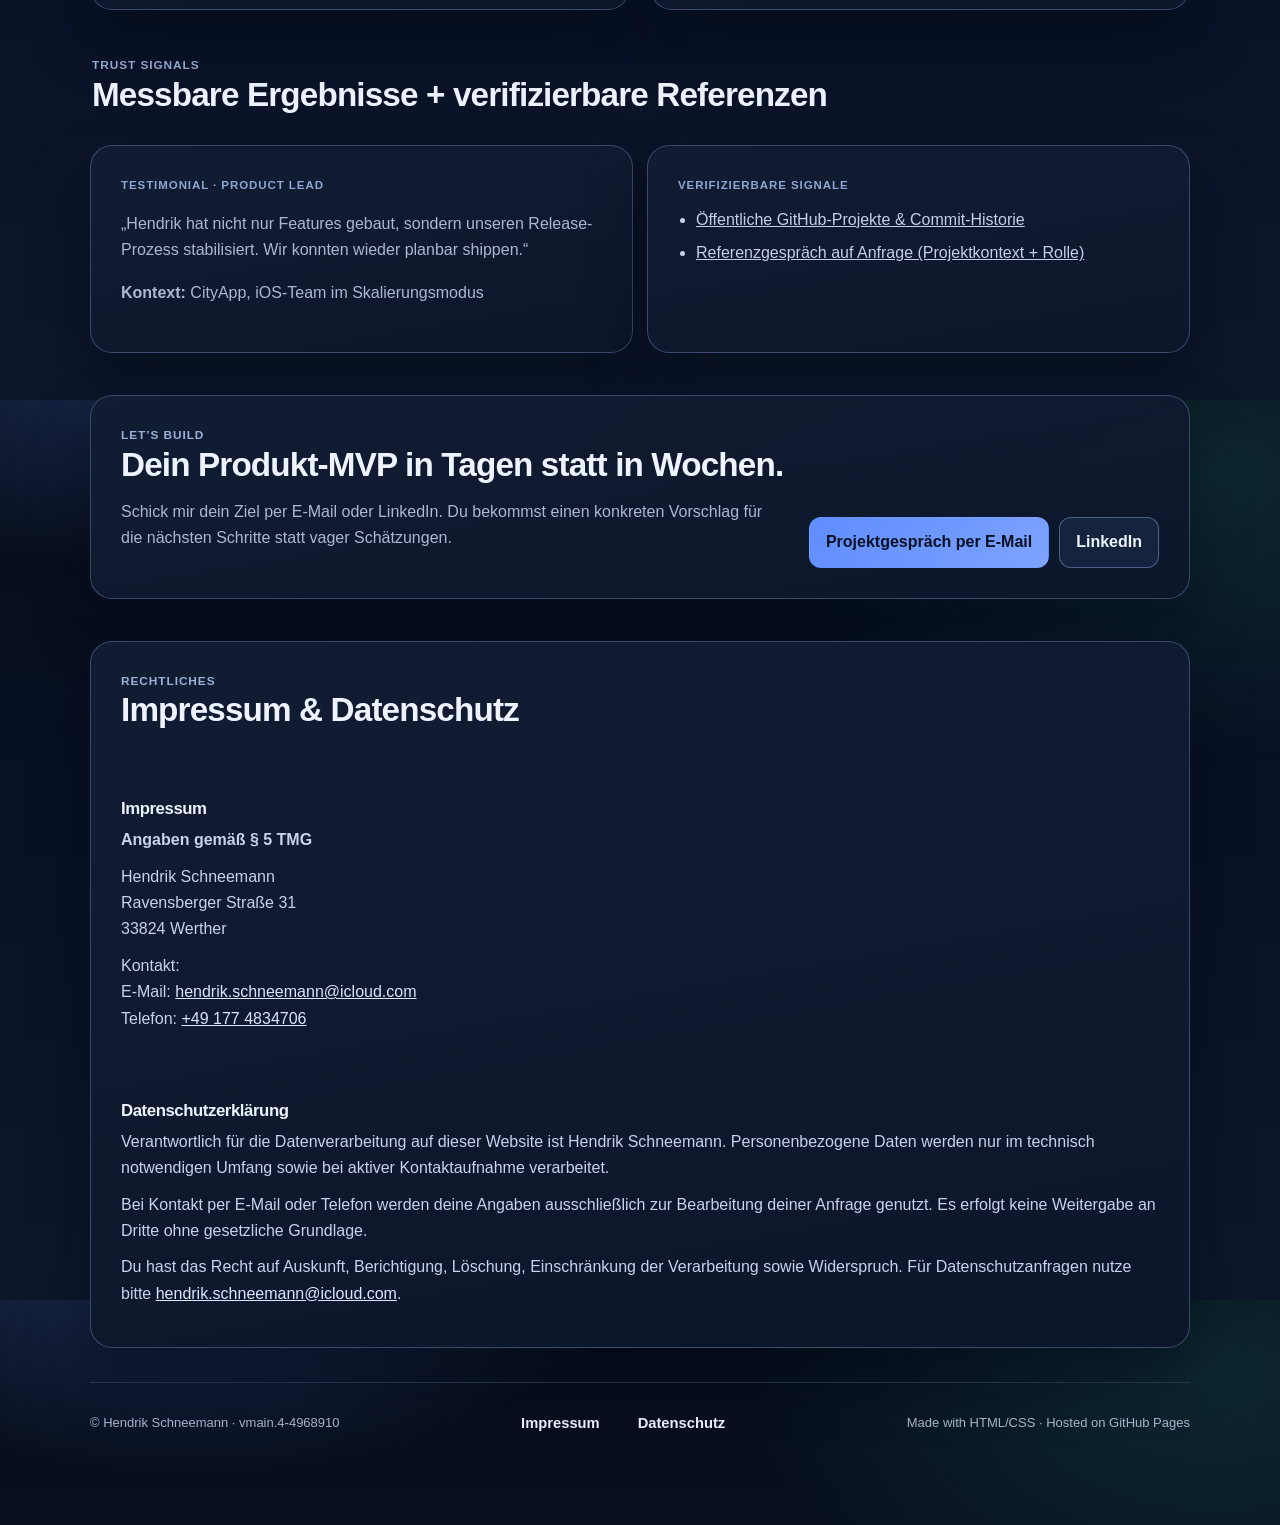
==== commit 10cf6b5b: "chore: stamp homepage version [skip ci]" ====
--- a/index.html
+++ b/index.html
@@ -351,7 +351,7 @@
     </section>
 
     <footer>
-      <span>&copy; <span id="year"></span> Hendrik Schneemann · vb498fd4</span>
+      <span>&copy; <span id="year"></span> Hendrik Schneemann · vmain.4-4968910</span>
       <nav class="footer-links" aria-label="Rechtliche Hinweise">
         <a href="#impressum">Impressum</a>
         <a href="#datenschutz">Datenschutz</a>
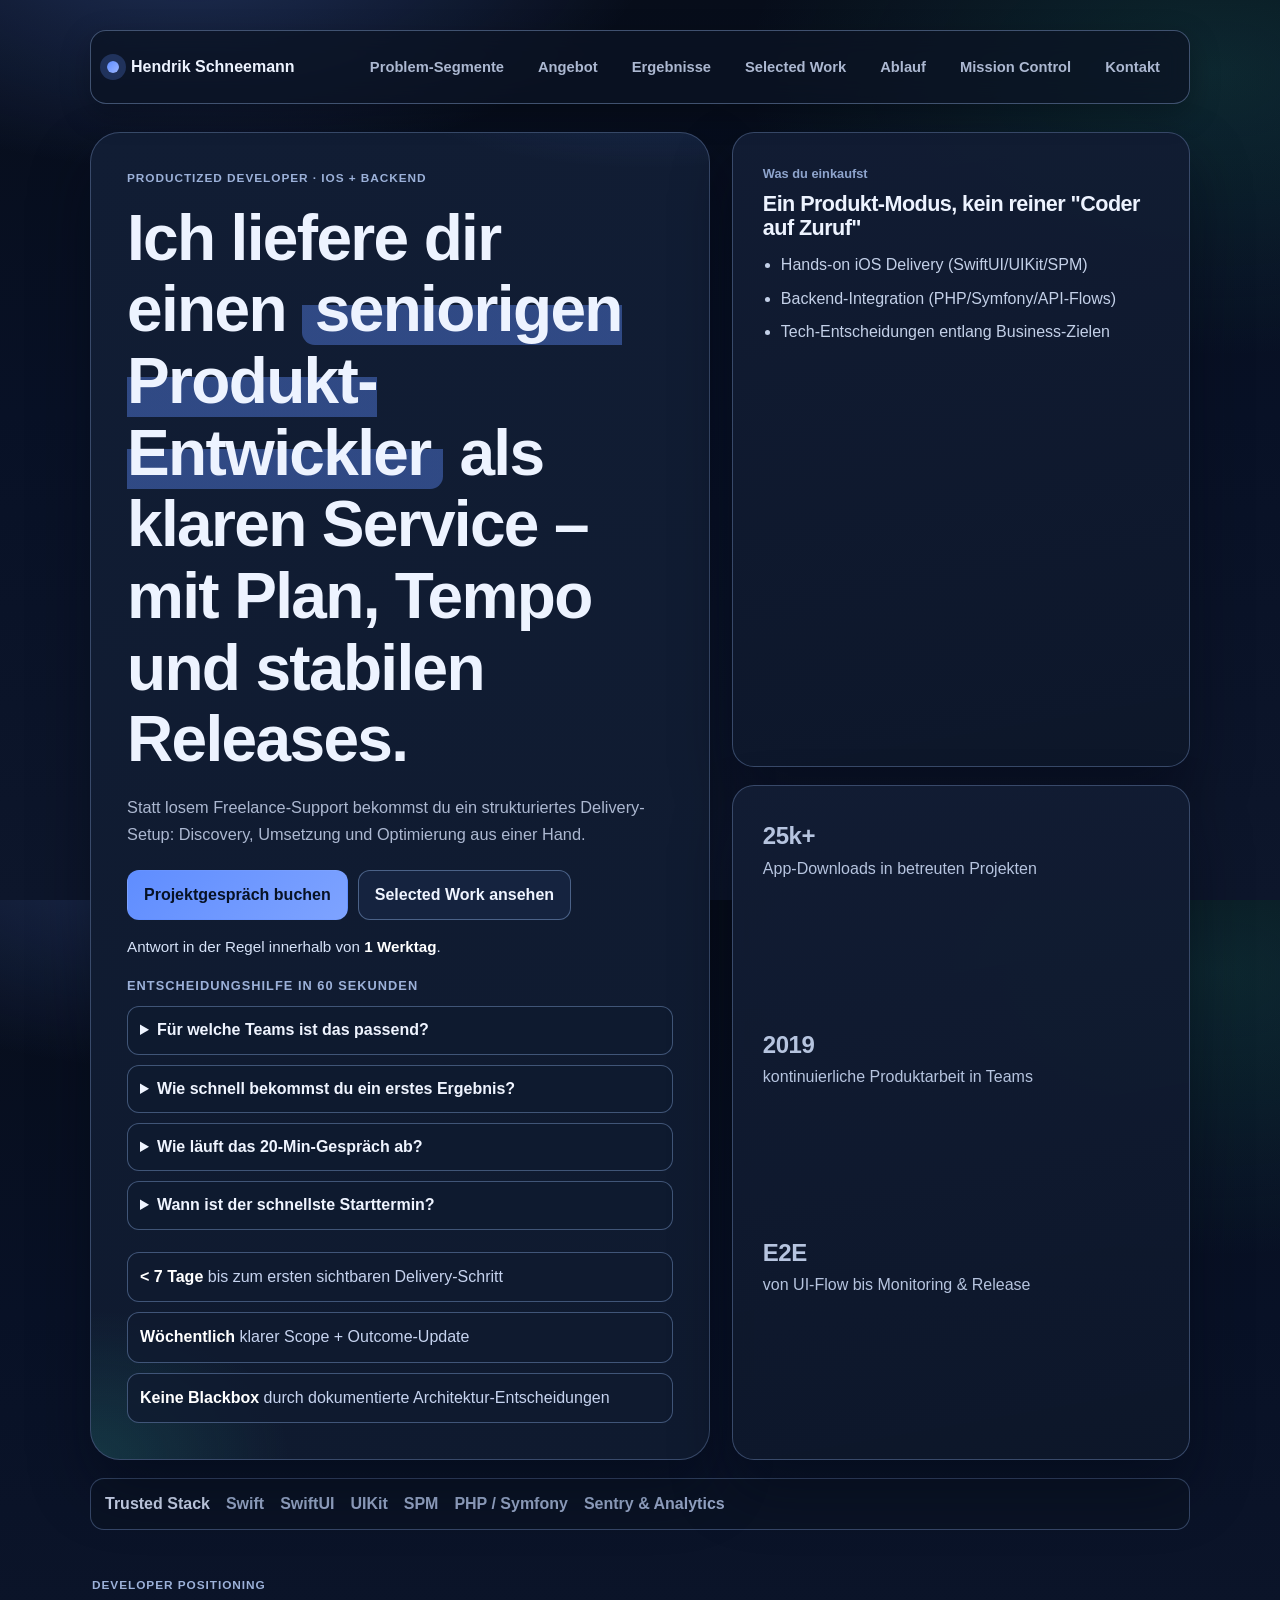
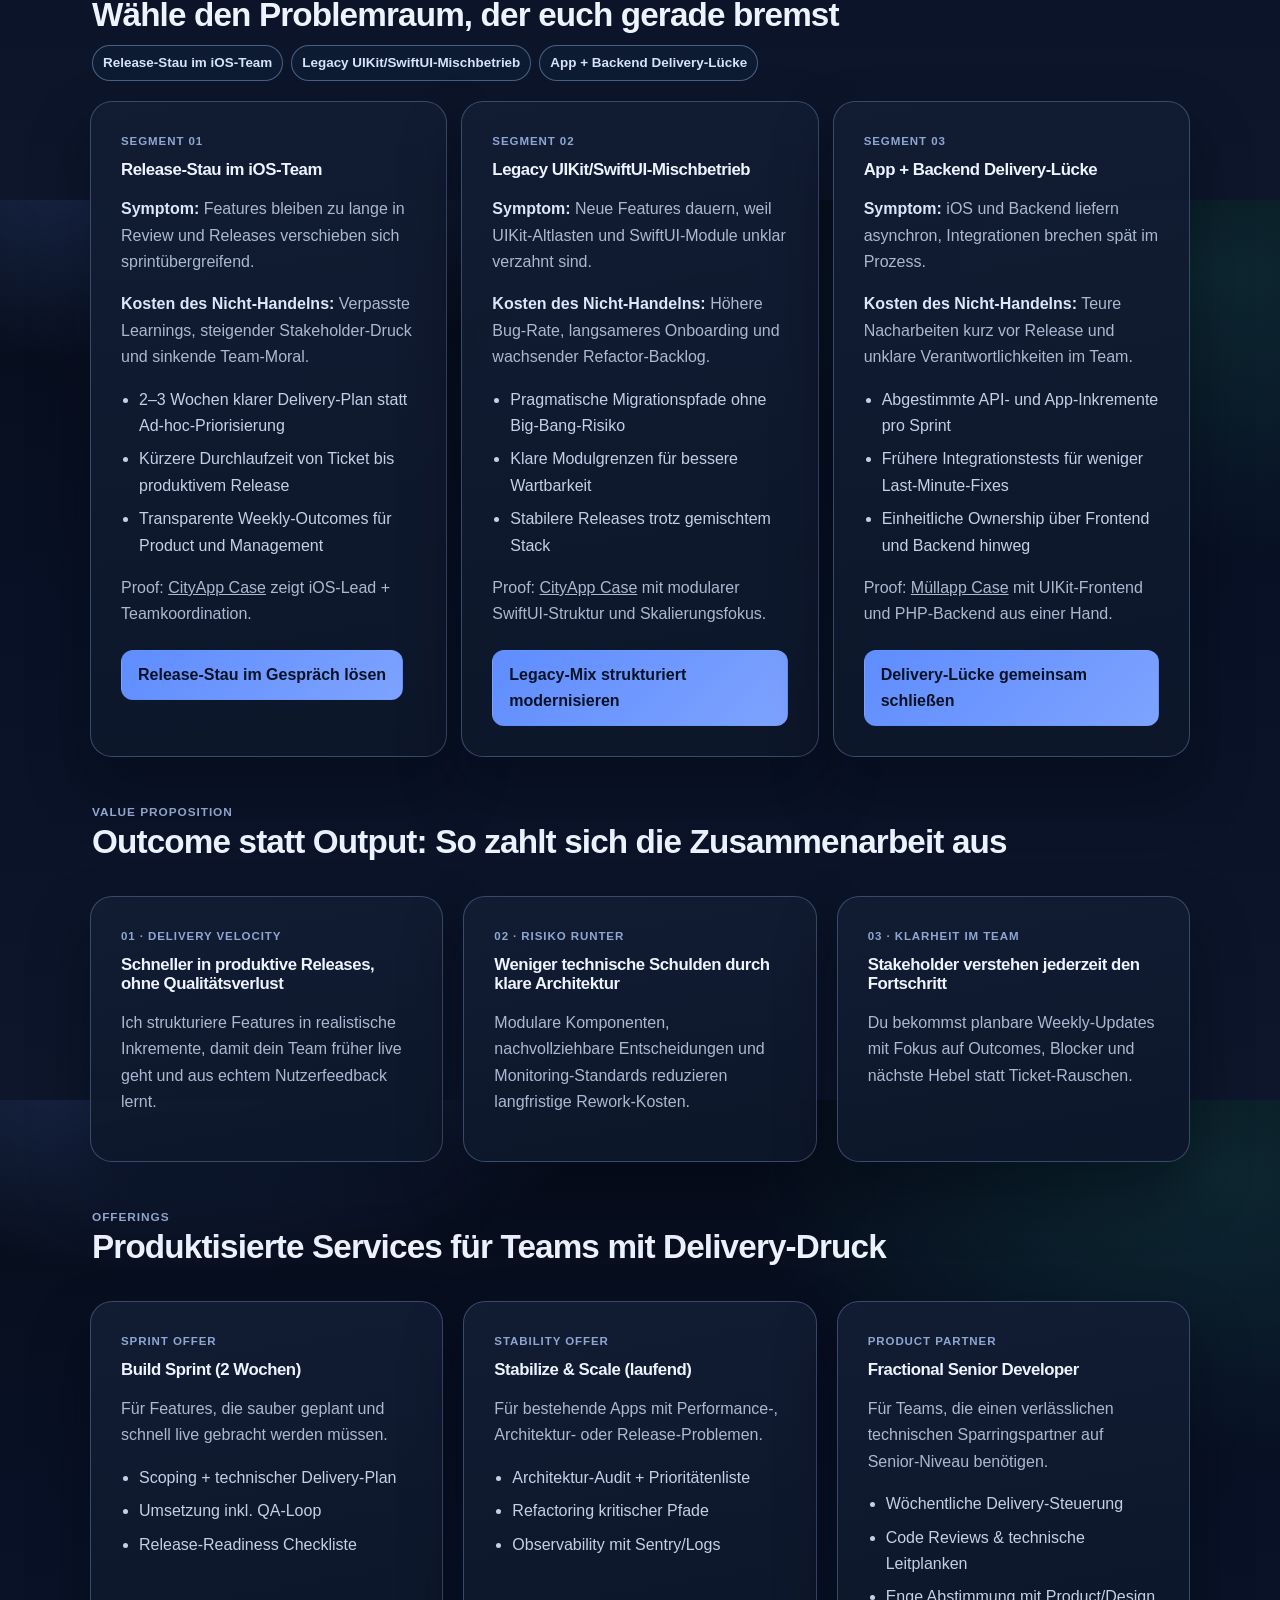
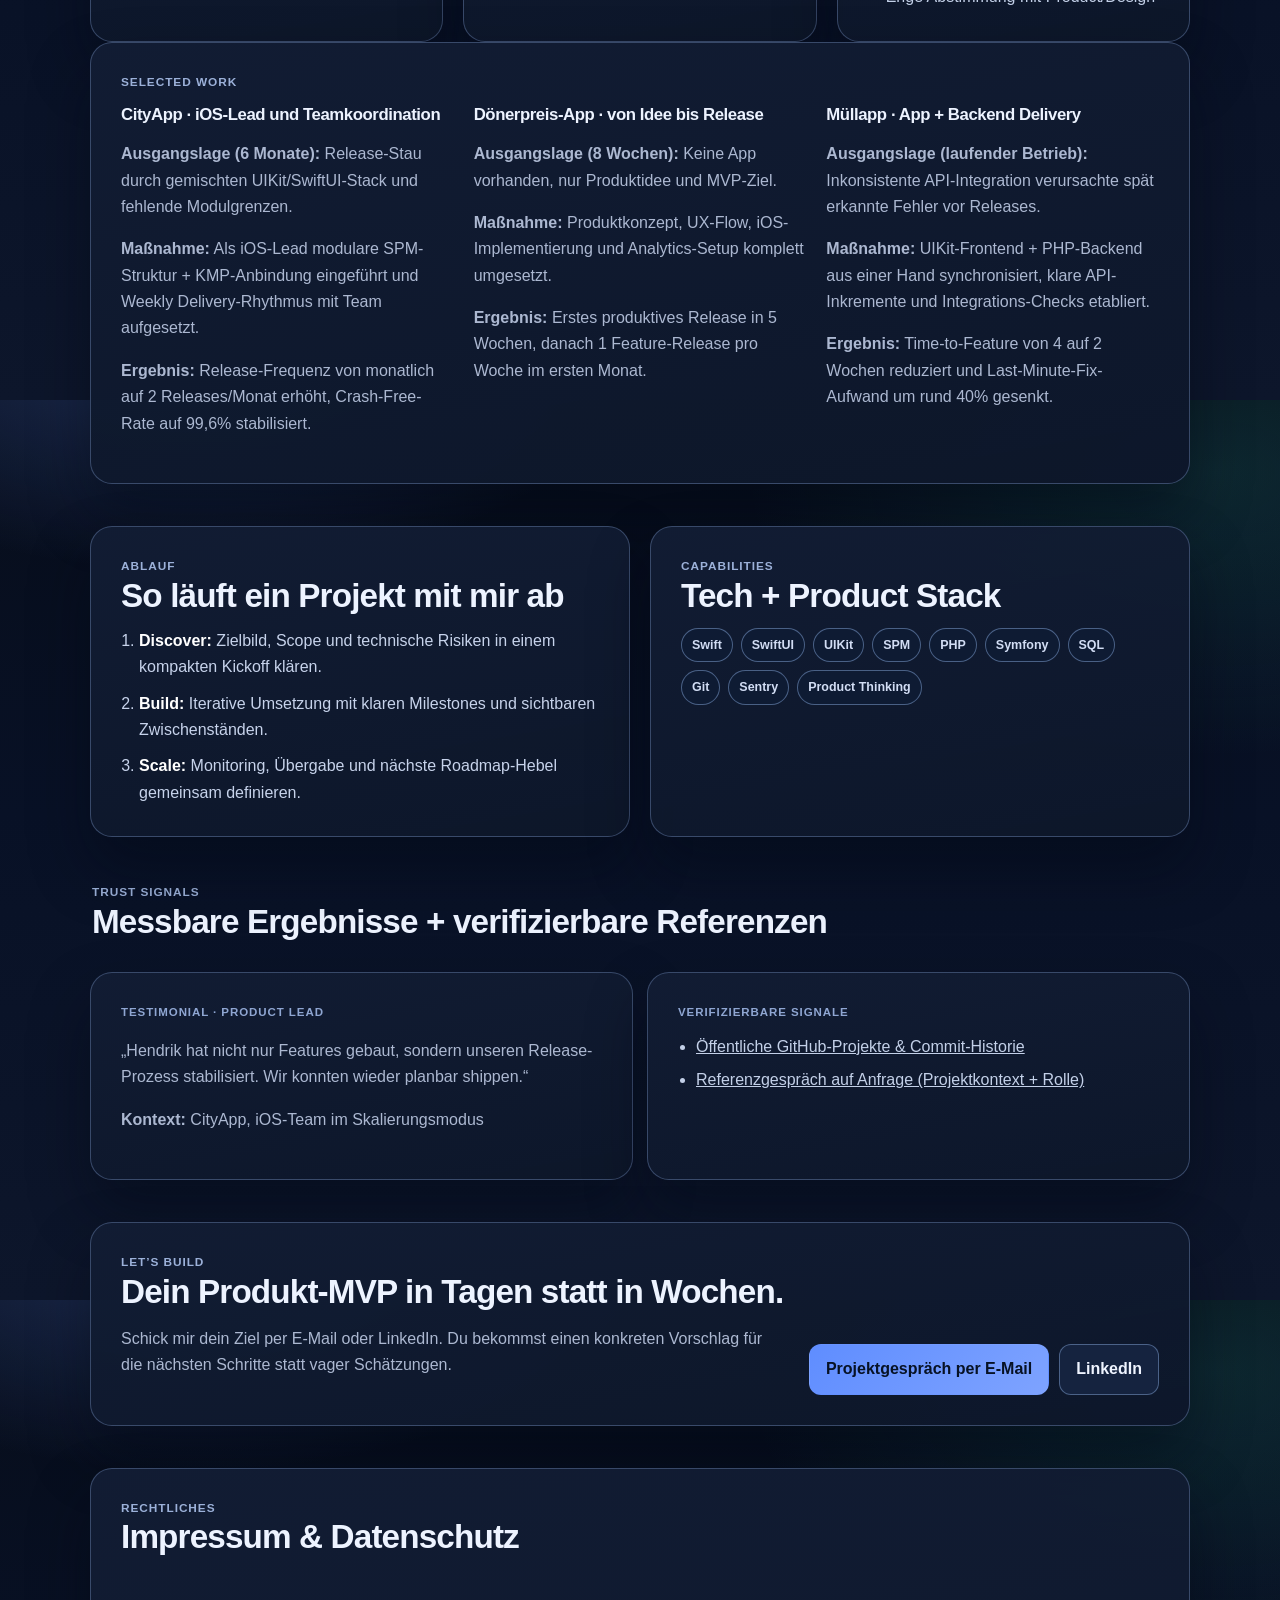
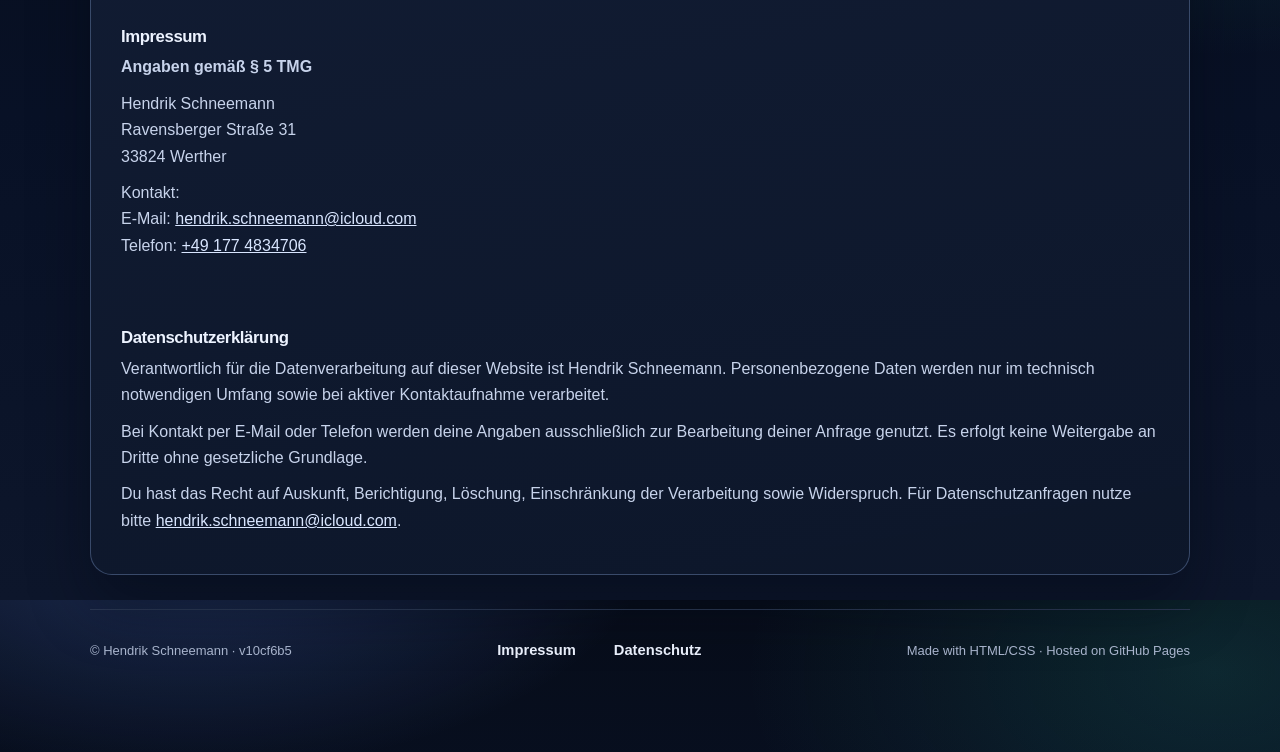
==== commit 2acb5ca4: "fix: add problem-oriented developer segments with segment CTA tracking (#22) Co-authored-by: OpenCla" ====
--- a/index.html
+++ b/index.html
@@ -38,6 +38,7 @@
         Menü
       </button>
       <nav id="primary-nav" aria-label="Hauptnavigation">
+        <a href="#segments">Problem-Segmente</a>
         <a href="#offer">Angebot</a>
         <a href="#proof">Ergebnisse</a>
         <a href="#work">Selected Work</a>
@@ -129,6 +130,74 @@
           <li>Sentry &amp; Analytics</li>
         </ul>
       </section>
+
+      <section id="segments" class="segments" aria-labelledby="segments-heading" data-reveal-group>
+        <div class="section-head" data-reveal>
+          <p class="eyebrow">Developer Positioning</p>
+          <h2 id="segments-heading">Wähle den Problemraum, der euch gerade bremst</h2>
+          <div class="segment-jump-links" aria-label="Direkte Sprunglinks zu Problem-Segmenten">
+            <a href="#segment-release-stau">Release-Stau im iOS-Team</a>
+            <a href="#segment-legacy-mix">Legacy UIKit/SwiftUI-Mischbetrieb</a>
+            <a href="#segment-app-backend-gap">App + Backend Delivery-Lücke</a>
+          </div>
+        </div>
+
+        <div class="segment-grid">
+          <article class="card segment-card" id="segment-release-stau" data-reveal>
+            <div class="pad">
+              <p class="value-label">Segment 01</p>
+              <h3>Release-Stau im iOS-Team</h3>
+              <p class="muted"><strong>Symptom:</strong> Features bleiben zu lange in Review und Releases verschieben sich sprintübergreifend.</p>
+              <p class="muted"><strong>Kosten des Nicht-Handelns:</strong> Verpasste Learnings, steigender Stakeholder-Druck und sinkende Team-Moral.</p>
+              <ul class="clean-list">
+                <li>2–3 Wochen klarer Delivery-Plan statt Ad-hoc-Priorisierung</li>
+                <li>Kürzere Durchlaufzeit von Ticket bis produktivem Release</li>
+                <li>Transparente Weekly-Outcomes für Product und Management</li>
+              </ul>
+              <p class="muted">Proof: <a href="#case-cityapp">CityApp Case</a> zeigt iOS-Lead + Teamkoordination.</p>
+              <div class="cta">
+                <a class="btn primary segment-cta" data-segment-id="release-stau" href="#contact">Release-Stau im Gespräch lösen</a>
+              </div>
+            </div>
+          </article>
+
+          <article class="card segment-card" id="segment-legacy-mix" data-reveal>
+            <div class="pad">
+              <p class="value-label">Segment 02</p>
+              <h3>Legacy UIKit/SwiftUI-Mischbetrieb</h3>
+              <p class="muted"><strong>Symptom:</strong> Neue Features dauern, weil UIKit-Altlasten und SwiftUI-Module unklar verzahnt sind.</p>
+              <p class="muted"><strong>Kosten des Nicht-Handelns:</strong> Höhere Bug-Rate, langsameres Onboarding und wachsender Refactor-Backlog.</p>
+              <ul class="clean-list">
+                <li>Pragmatische Migrationspfade ohne Big-Bang-Risiko</li>
+                <li>Klare Modulgrenzen für bessere Wartbarkeit</li>
+                <li>Stabilere Releases trotz gemischtem Stack</li>
+              </ul>
+              <p class="muted">Proof: <a href="#case-cityapp">CityApp Case</a> mit modularer SwiftUI-Struktur und Skalierungsfokus.</p>
+              <div class="cta">
+                <a class="btn primary segment-cta" data-segment-id="legacy-mix" href="#contact">Legacy-Mix strukturiert modernisieren</a>
+              </div>
+            </div>
+          </article>
+
+          <article class="card segment-card" id="segment-app-backend-gap" data-reveal>
+            <div class="pad">
+              <p class="value-label">Segment 03</p>
+              <h3>App + Backend Delivery-Lücke</h3>
+              <p class="muted"><strong>Symptom:</strong> iOS und Backend liefern asynchron, Integrationen brechen spät im Prozess.</p>
+              <p class="muted"><strong>Kosten des Nicht-Handelns:</strong> Teure Nacharbeiten kurz vor Release und unklare Verantwortlichkeiten im Team.</p>
+              <ul class="clean-list">
+                <li>Abgestimmte API- und App-Inkremente pro Sprint</li>
+                <li>Frühere Integrationstests für weniger Last-Minute-Fixes</li>
+                <li>Einheitliche Ownership über Frontend und Backend hinweg</li>
+              </ul>
+              <p class="muted">Proof: <a href="#case-muellapp">Müllapp Case</a> mit UIKit-Frontend und PHP-Backend aus einer Hand.</p>
+              <div class="cta">
+                <a class="btn primary segment-cta" data-segment-id="app-backend-gap" href="#contact">Delivery-Lücke gemeinsam schließen</a>
+              </div>
+            </div>
+          </article>
+        </div>
+      </section>
     </main>
     <section id="offer" class="value-grid" aria-labelledby="offer-heading" data-reveal-group>
       <div class="section-head" data-reveal>
@@ -351,7 +420,7 @@
     </section>
 
     <footer>
-      <span>&copy; <span id="year"></span> Hendrik Schneemann · vmain.4-4968910</span>
+      <span>&copy; <span id="year"></span> Hendrik Schneemann · v10cf6b5</span>
       <nav class="footer-links" aria-label="Rechtliche Hinweise">
         <a href="#impressum">Impressum</a>
         <a href="#datenschutz">Datenschutz</a>
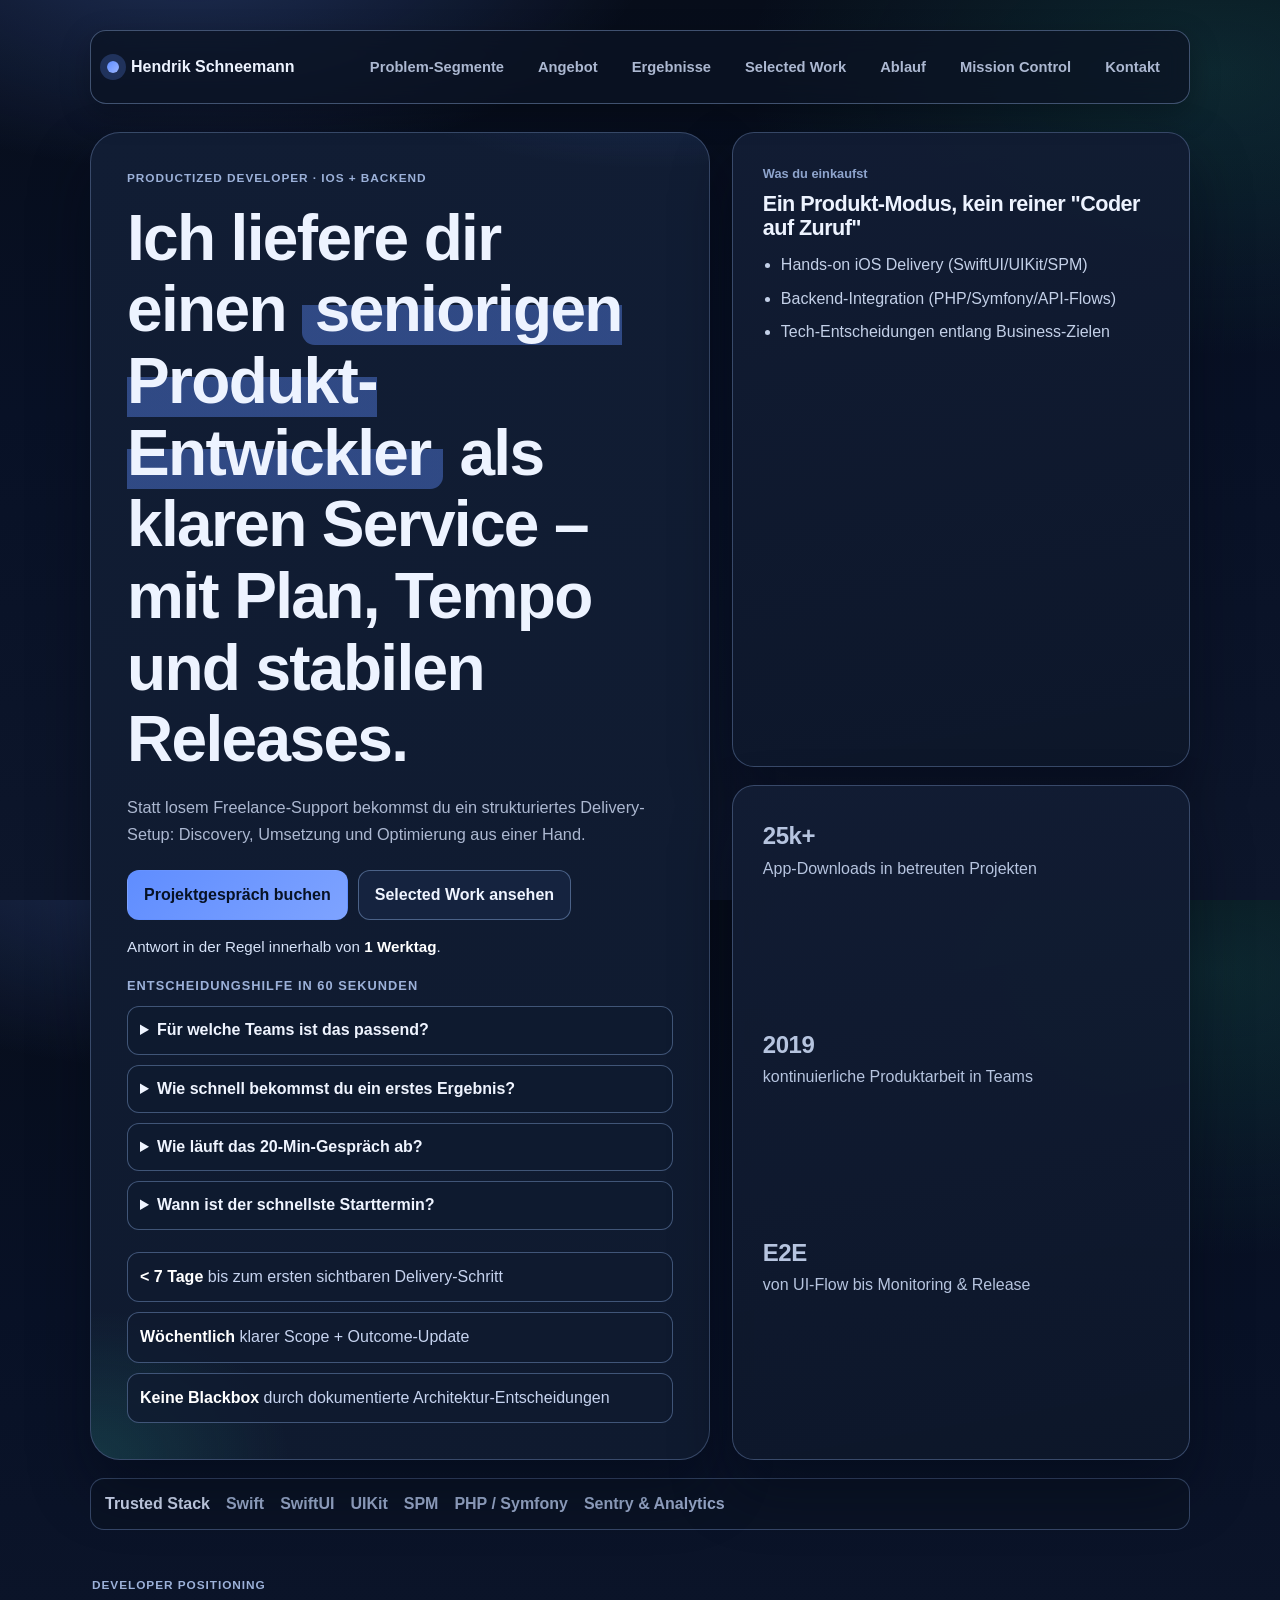
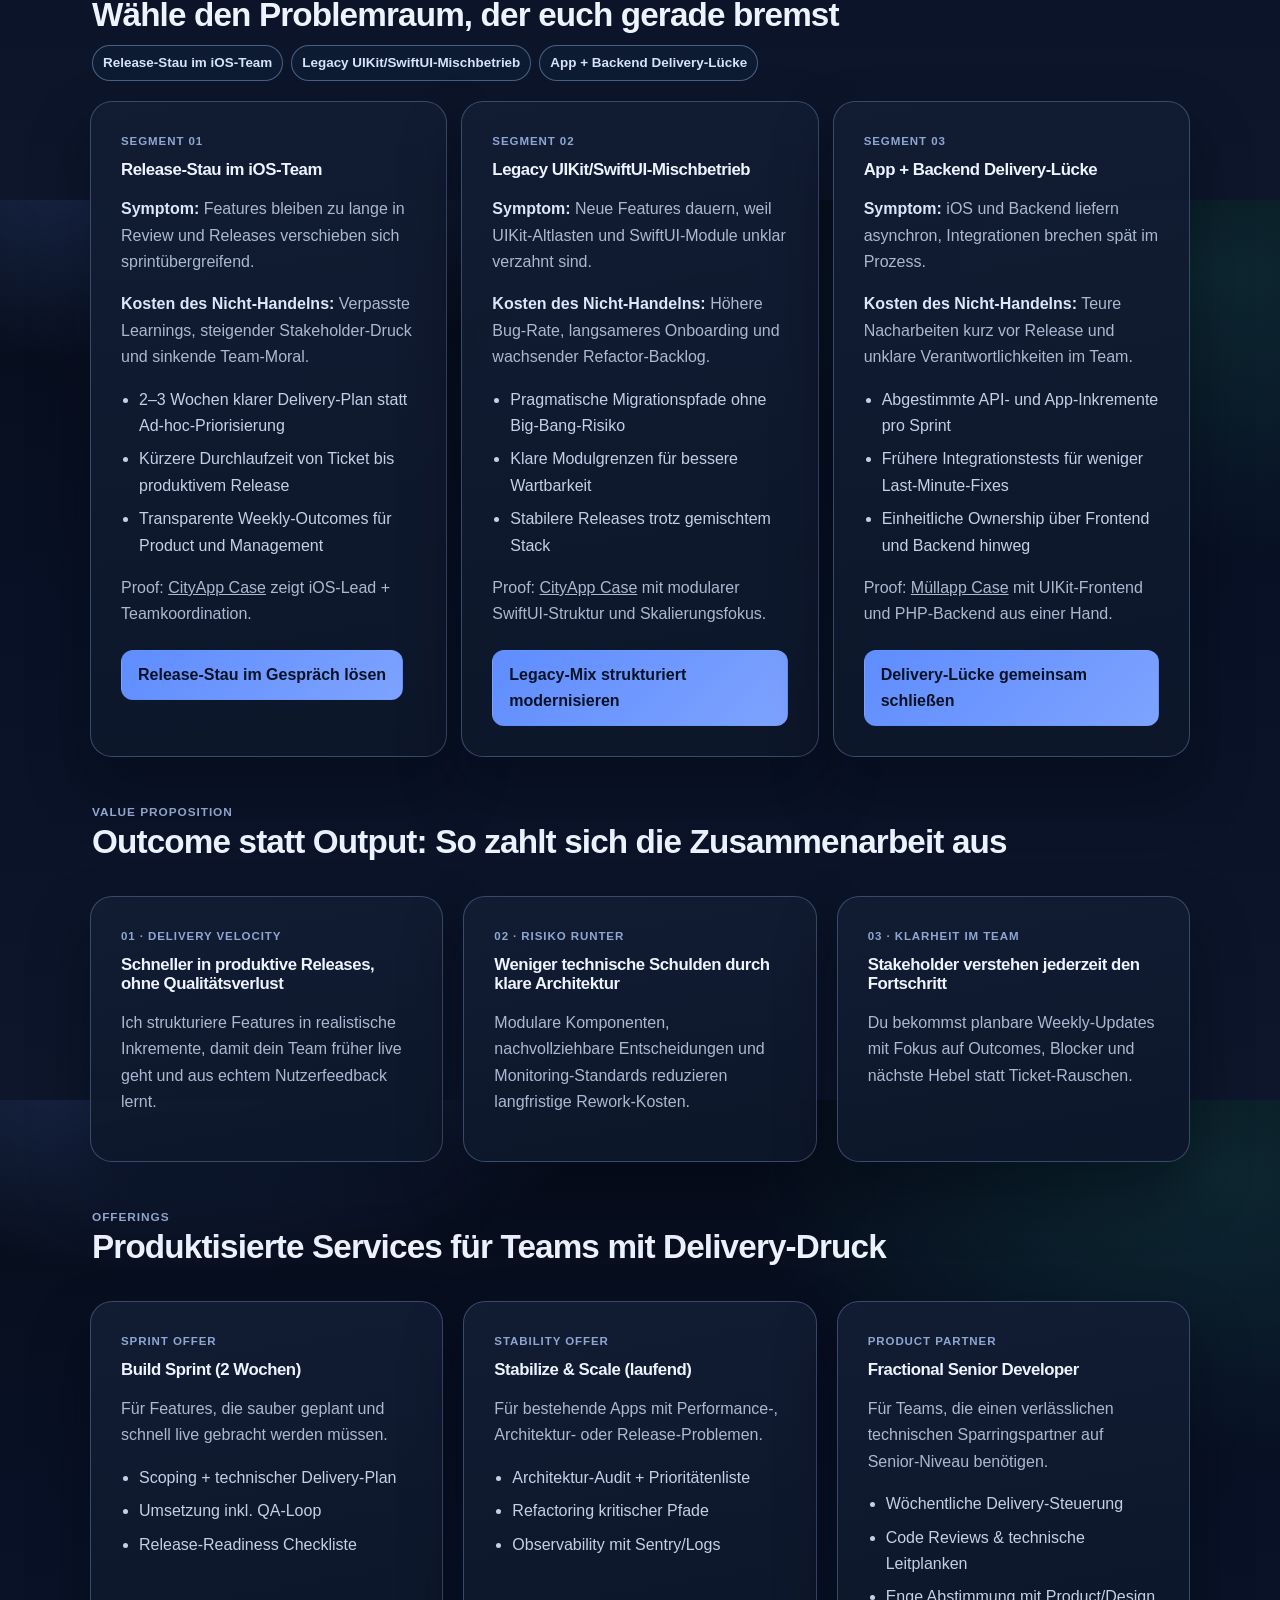
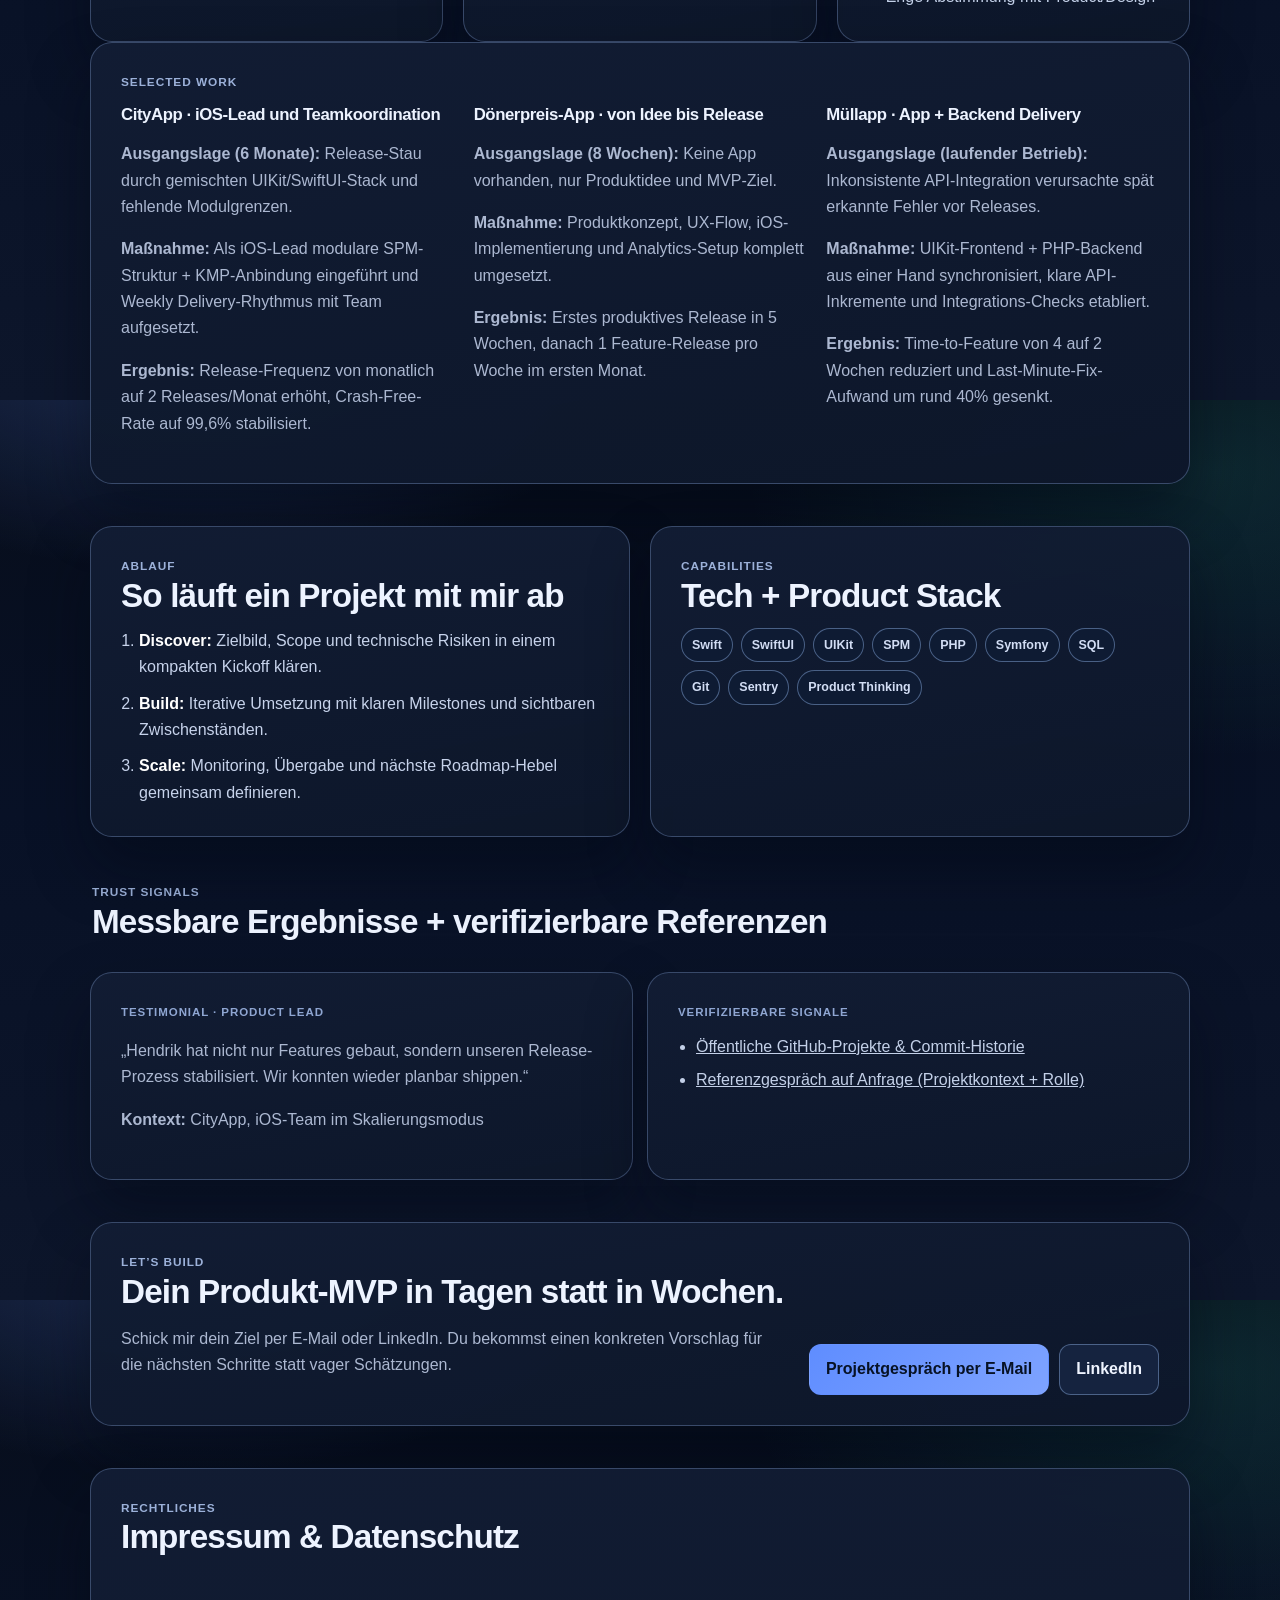
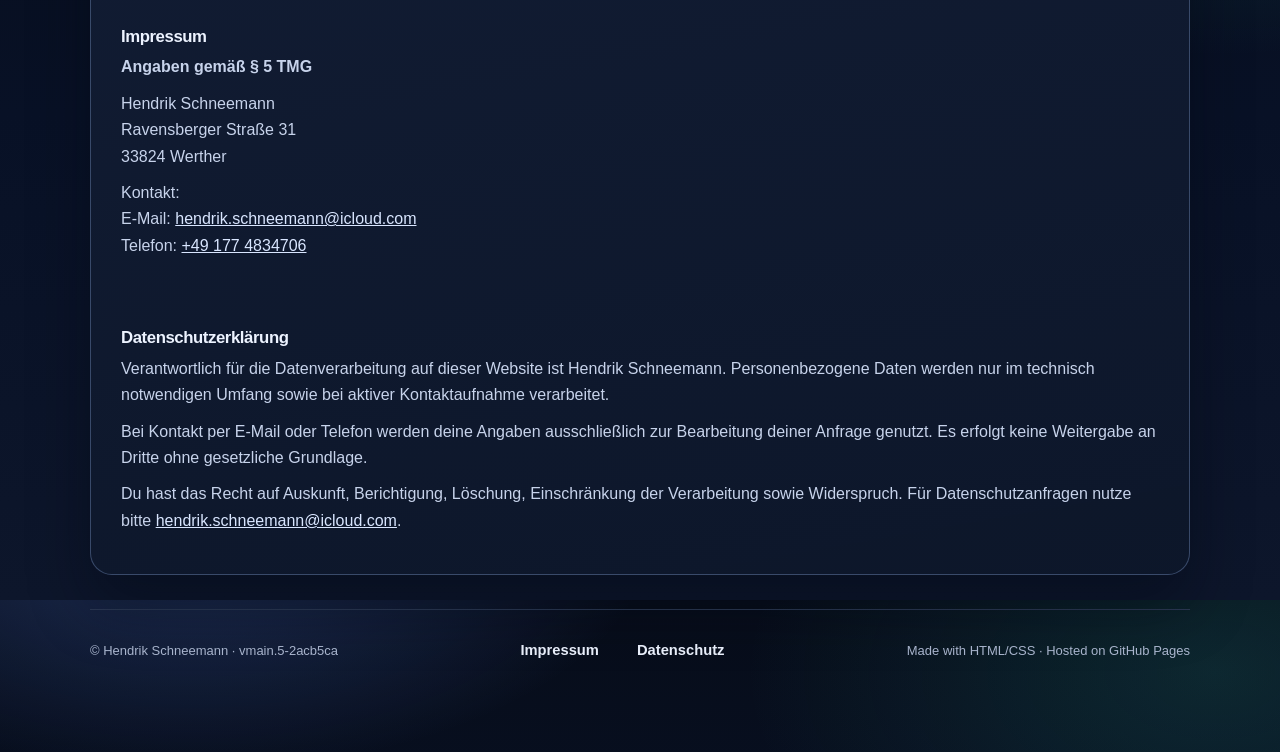
==== commit 5dd45a0b: "chore: stamp homepage version [skip ci]" ====
--- a/index.html
+++ b/index.html
@@ -420,7 +420,7 @@
     </section>
 
     <footer>
-      <span>&copy; <span id="year"></span> Hendrik Schneemann · v10cf6b5</span>
+      <span>&copy; <span id="year"></span> Hendrik Schneemann · vmain.5-2acb5ca</span>
       <nav class="footer-links" aria-label="Rechtliche Hinweise">
         <a href="#impressum">Impressum</a>
         <a href="#datenschutz">Datenschutz</a>
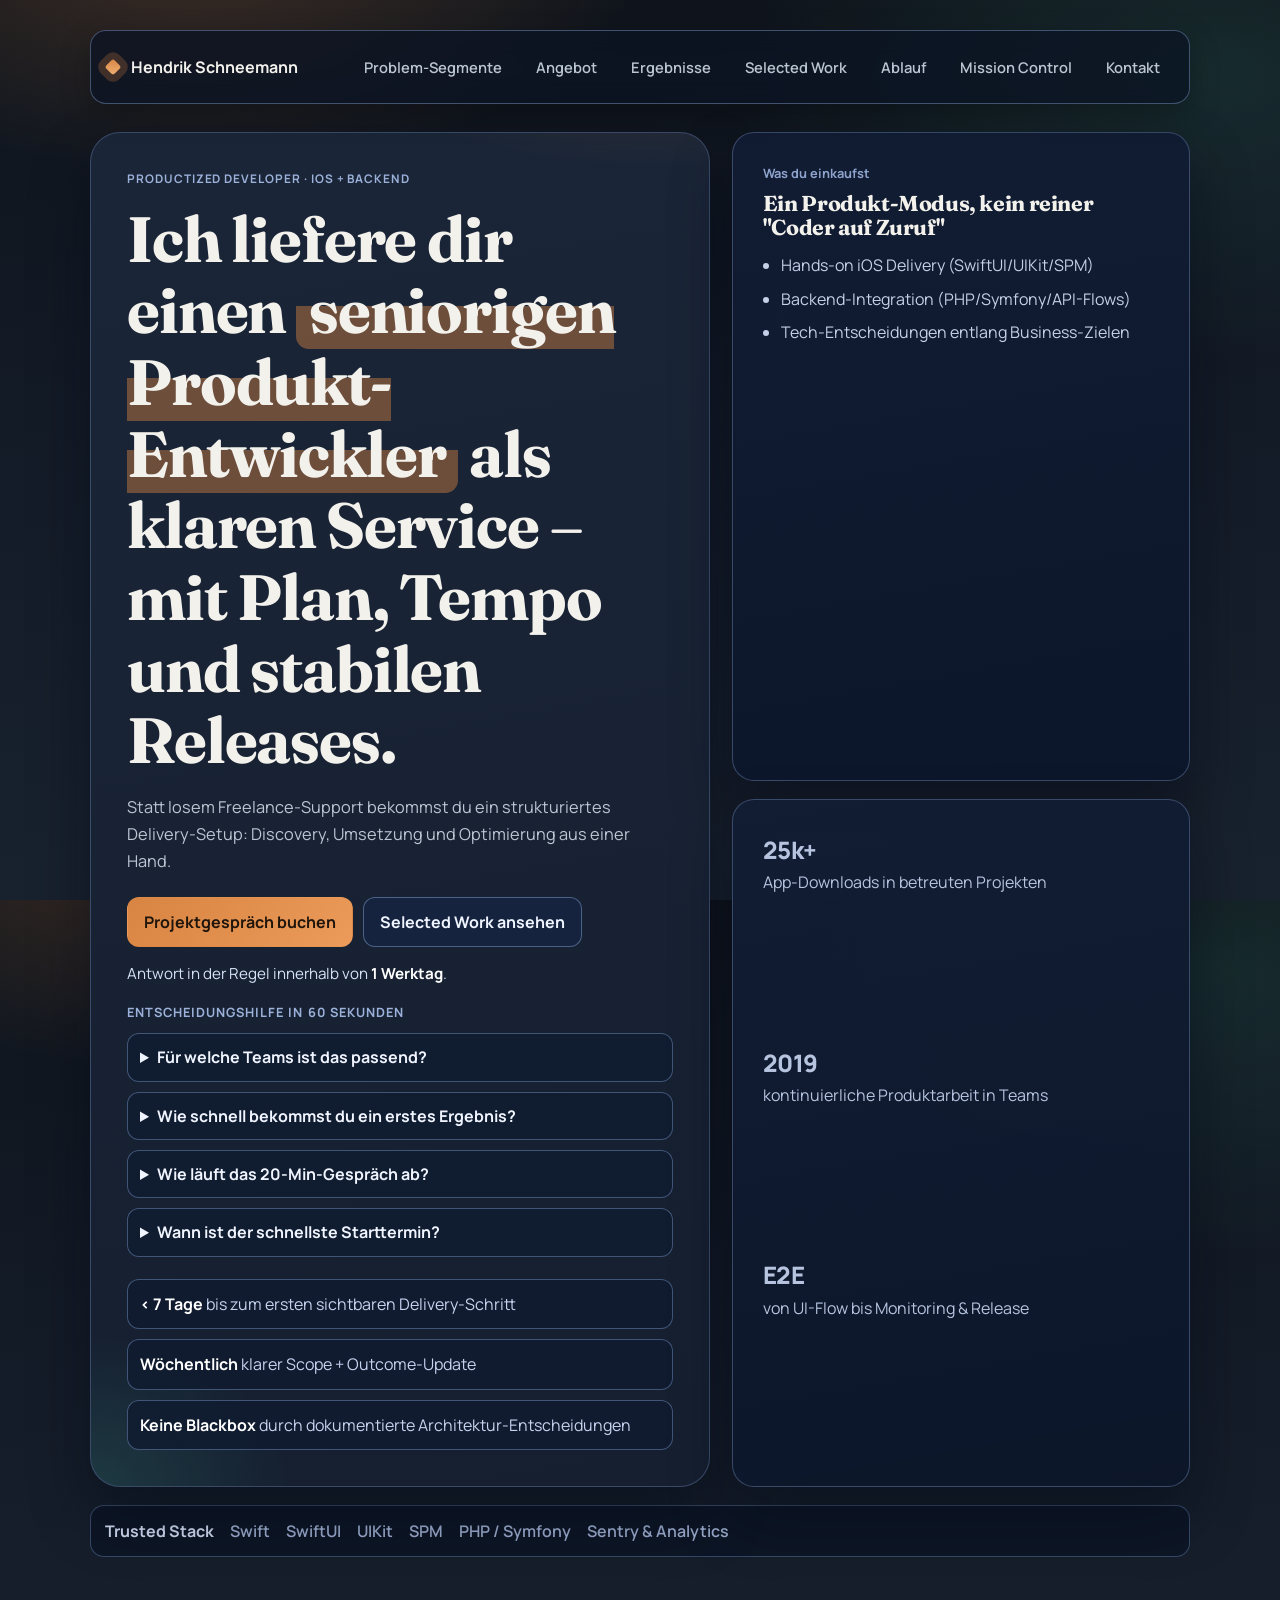
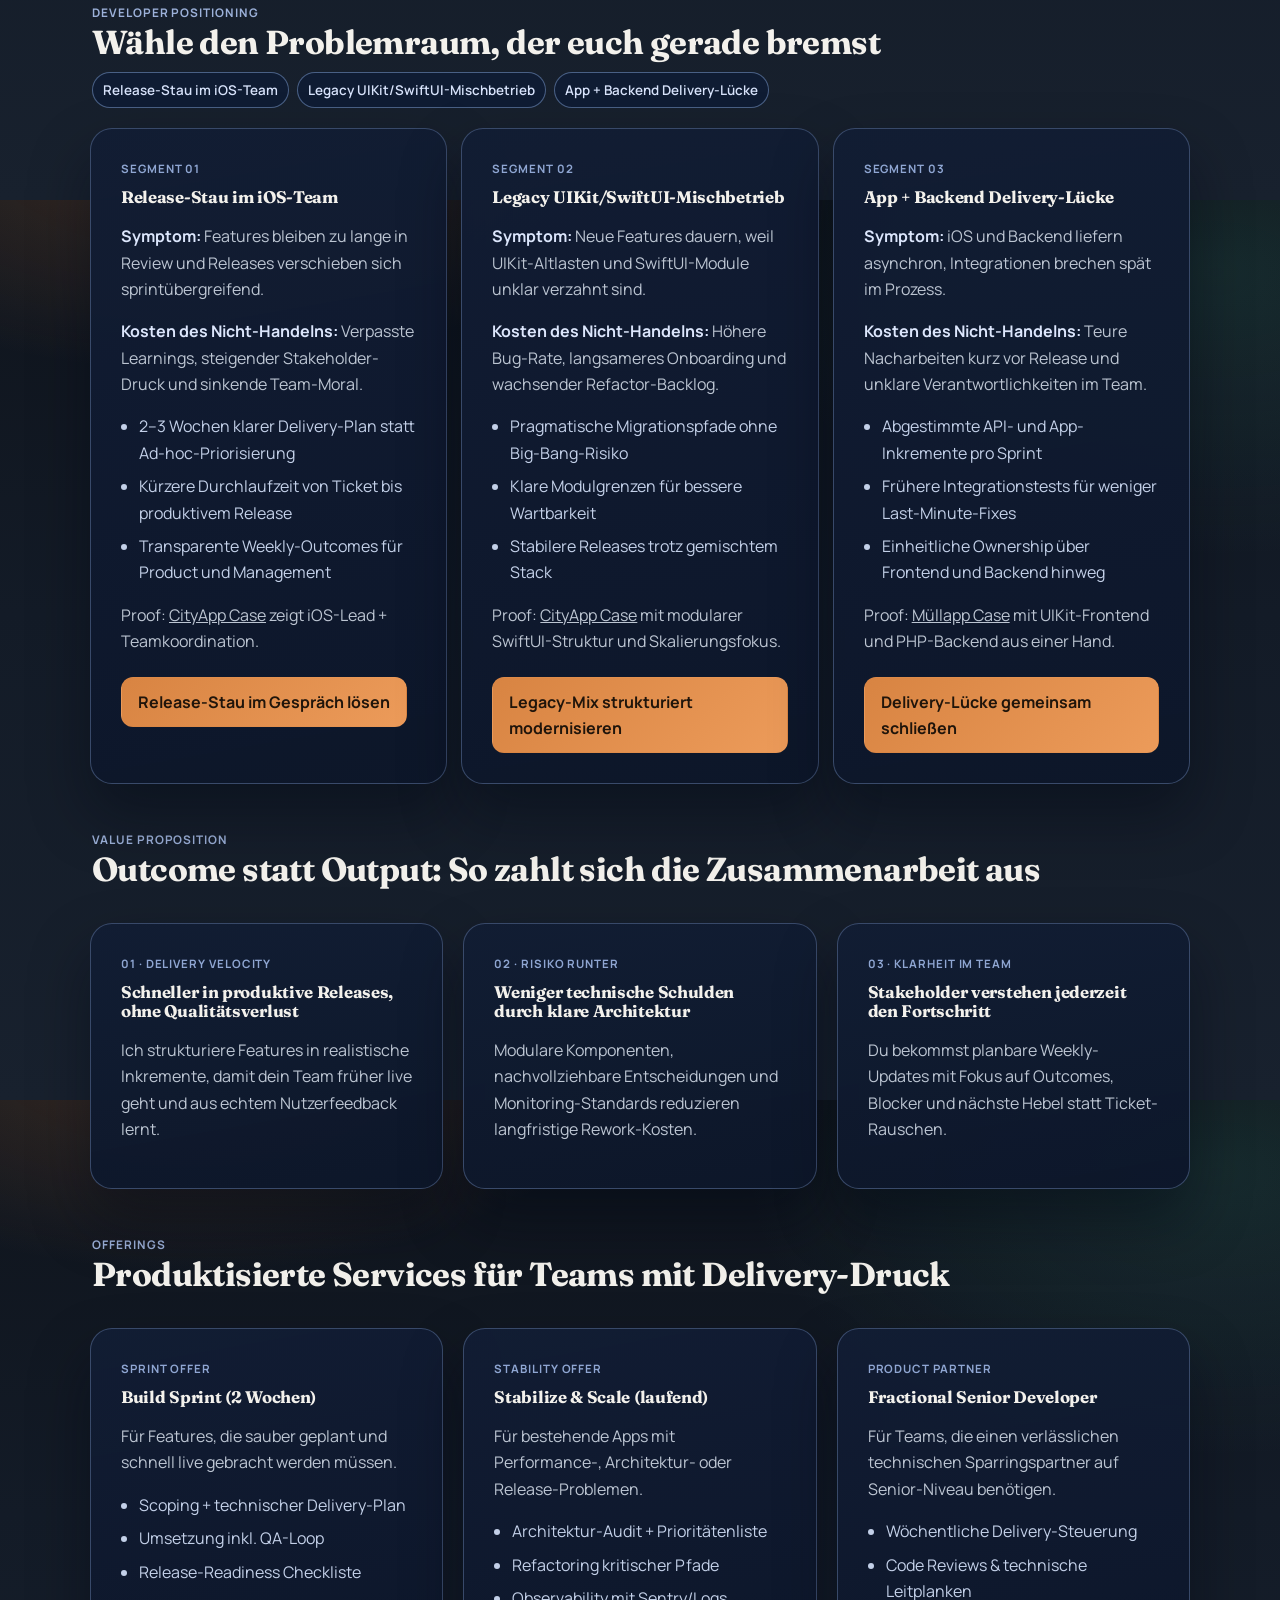
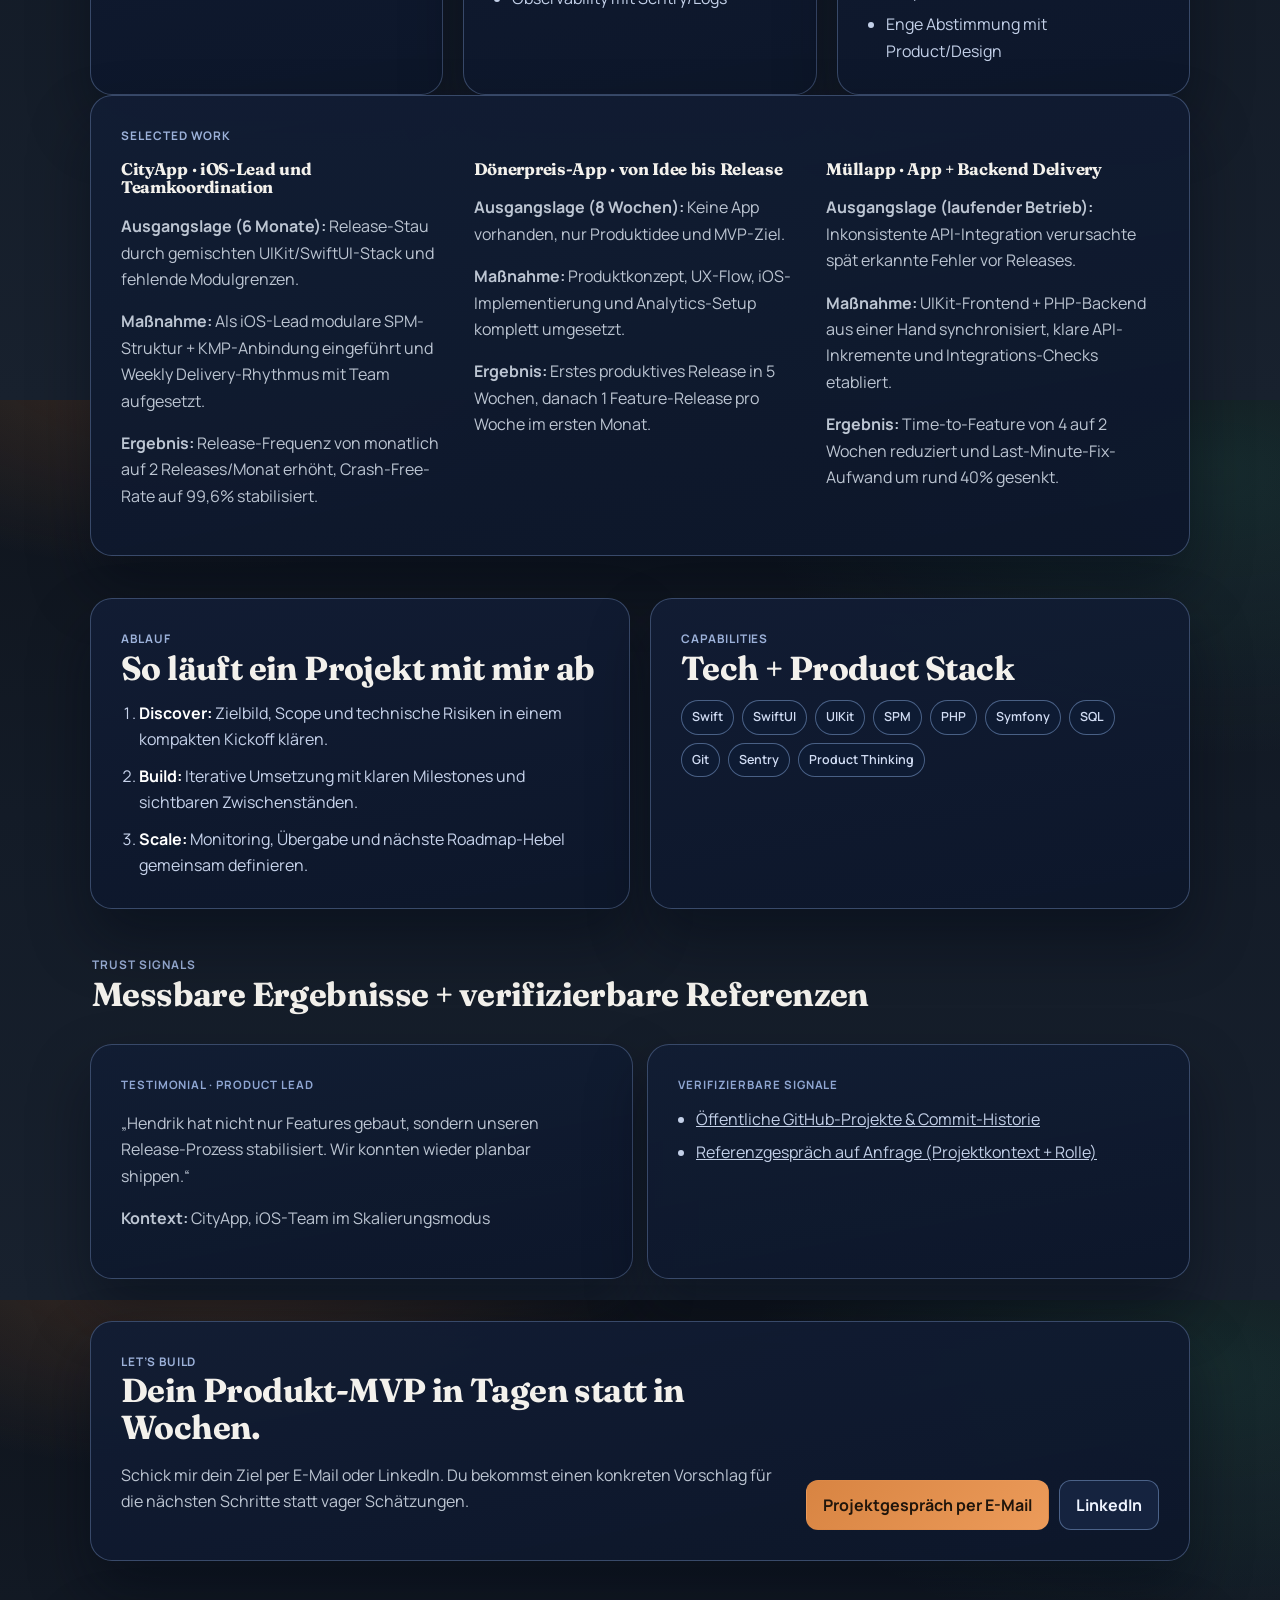
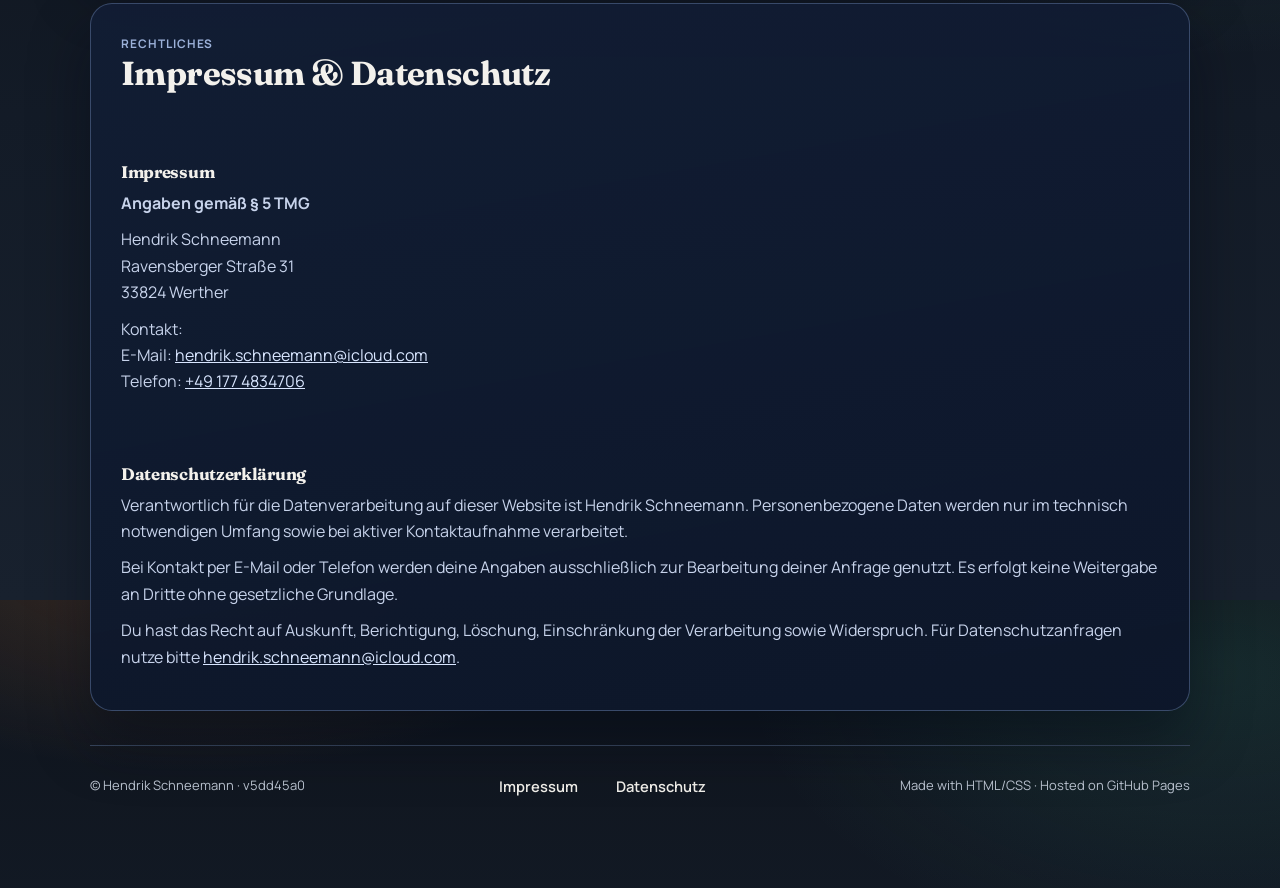
==== commit 49b0c156: "Refine website visual style and typography" ====
--- a/index.html
+++ b/index.html
@@ -19,6 +19,9 @@
   <meta property="twitter:description" content="iOS- und Backend-Entwicklung mit Fokus auf modulare, wartbare und produktionsnahe Software.">
   <meta property="twitter:image" content="https://hendrikschneemann.tech/assets/images/social-preview.png">
   <title>Hendrik Schneemann · Entwickler</title>
+  <link rel="preconnect" href="https://fonts.googleapis.com">
+  <link rel="preconnect" href="https://fonts.gstatic.com" crossorigin>
+  <link href="https://fonts.googleapis.com/css2?family=Fraunces:opsz,wght@9..144,500;9..144,700&family=Manrope:wght@400;500;600;700;800&display=swap" rel="stylesheet">
   <link rel="stylesheet" href="assets/css/styles.css">
 </head>
 <body>
@@ -420,7 +423,7 @@
     </section>
 
     <footer>
-      <span>&copy; <span id="year"></span> Hendrik Schneemann · vmain.5-2acb5ca</span>
+      <span>&copy; <span id="year"></span> Hendrik Schneemann · v5dd45a0</span>
       <nav class="footer-links" aria-label="Rechtliche Hinweise">
         <a href="#impressum">Impressum</a>
         <a href="#datenschutz">Datenschutz</a>
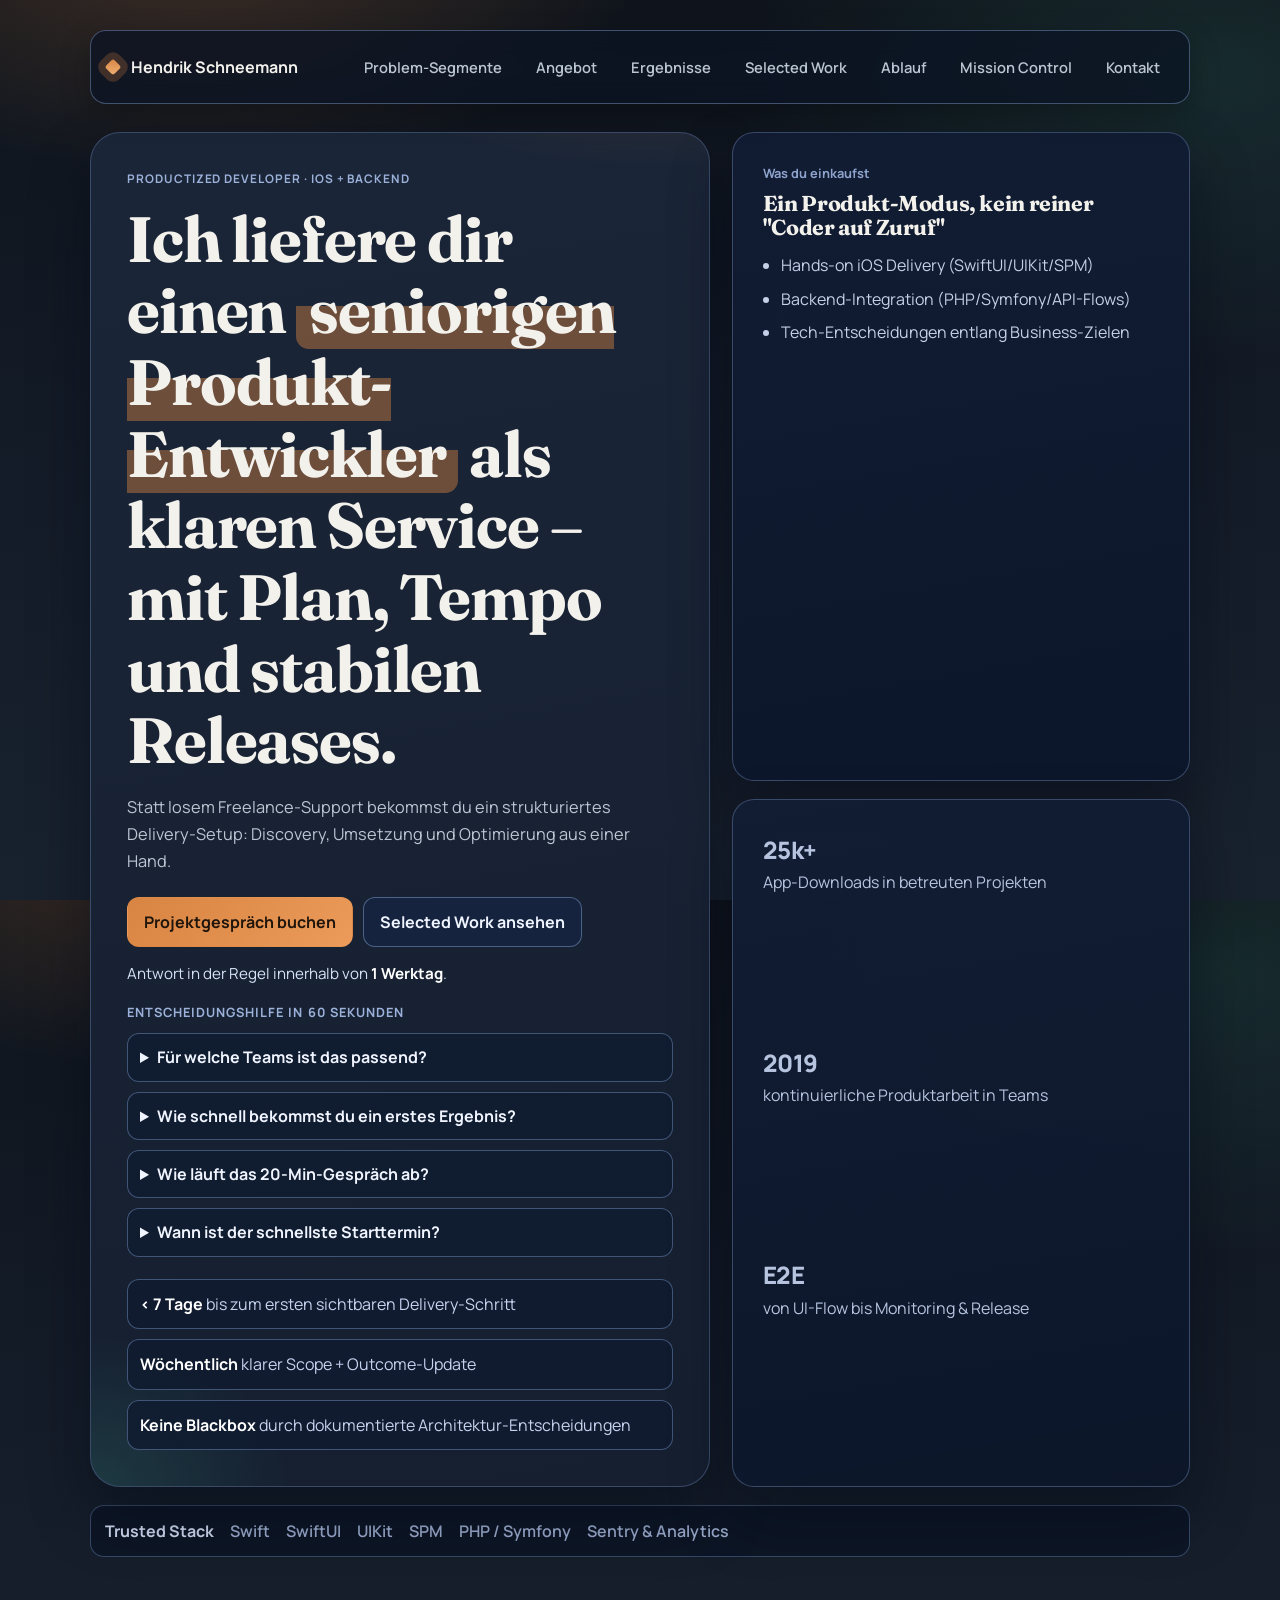
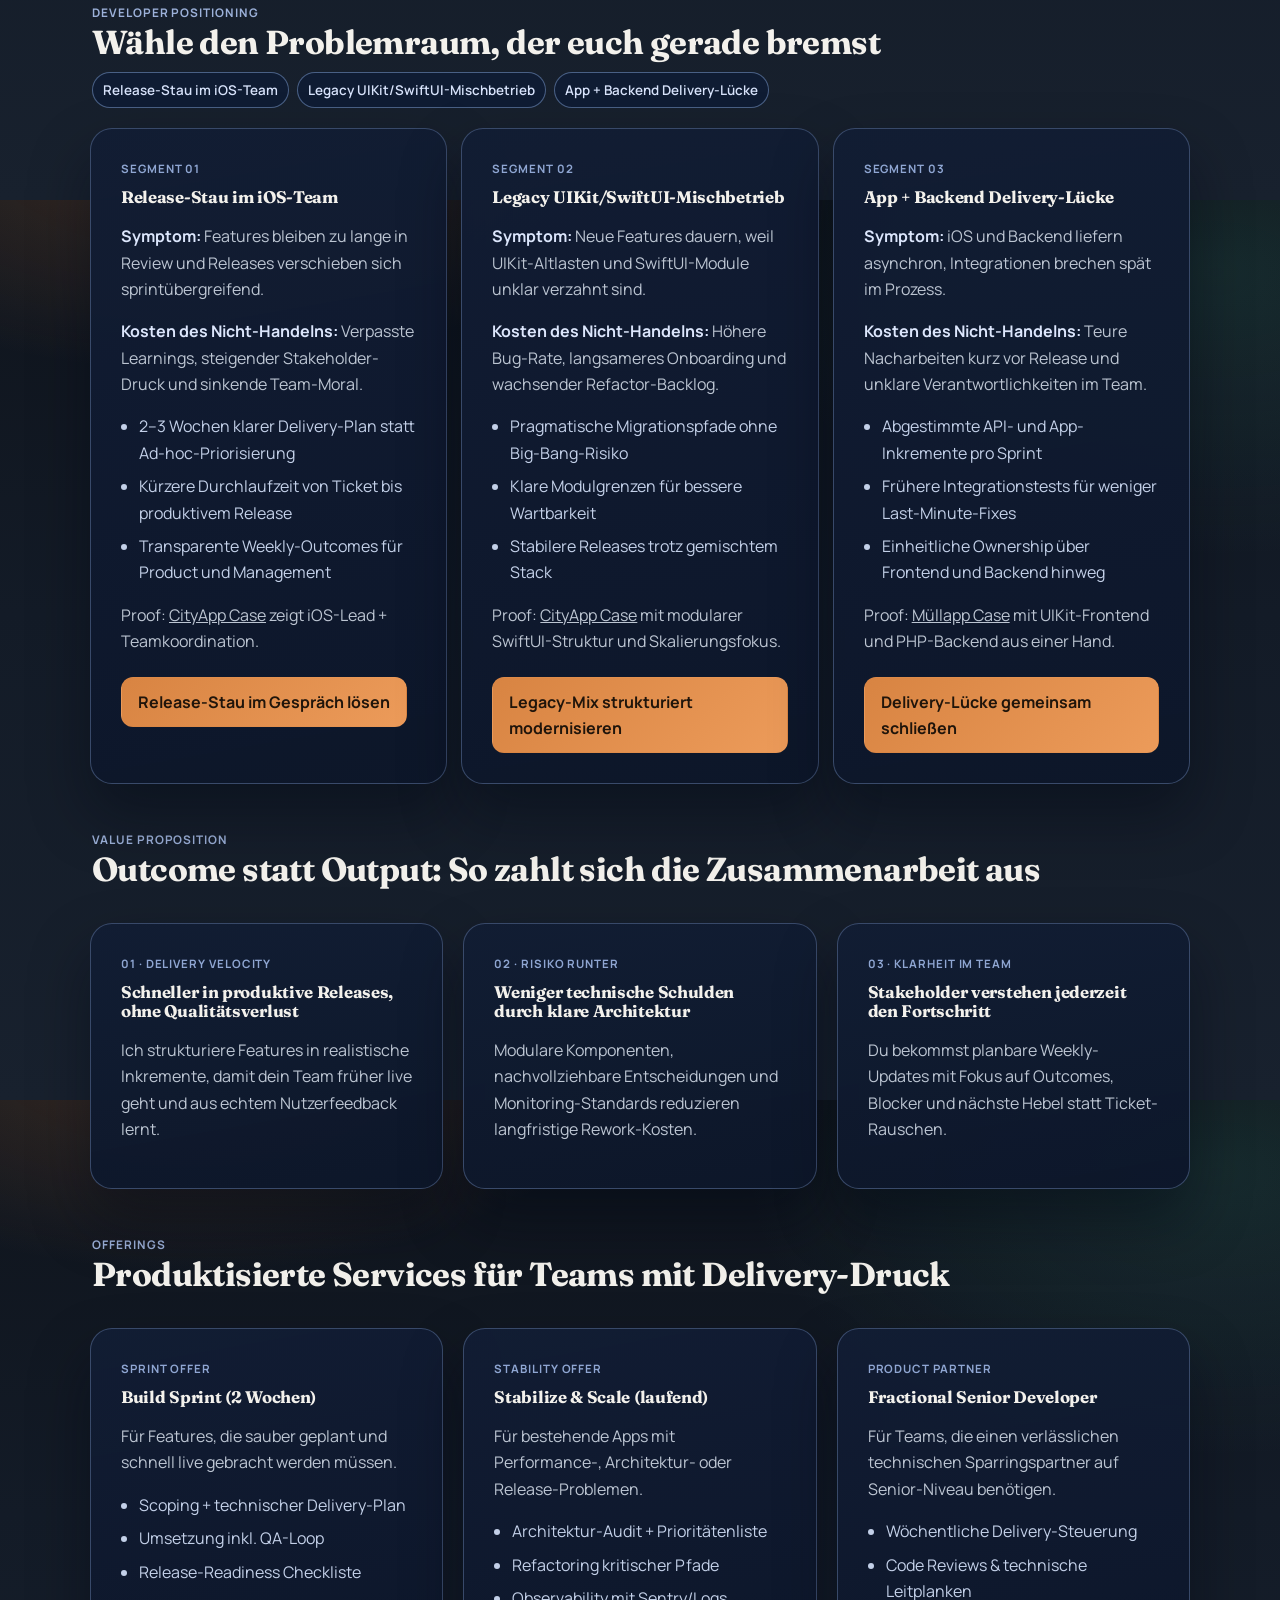
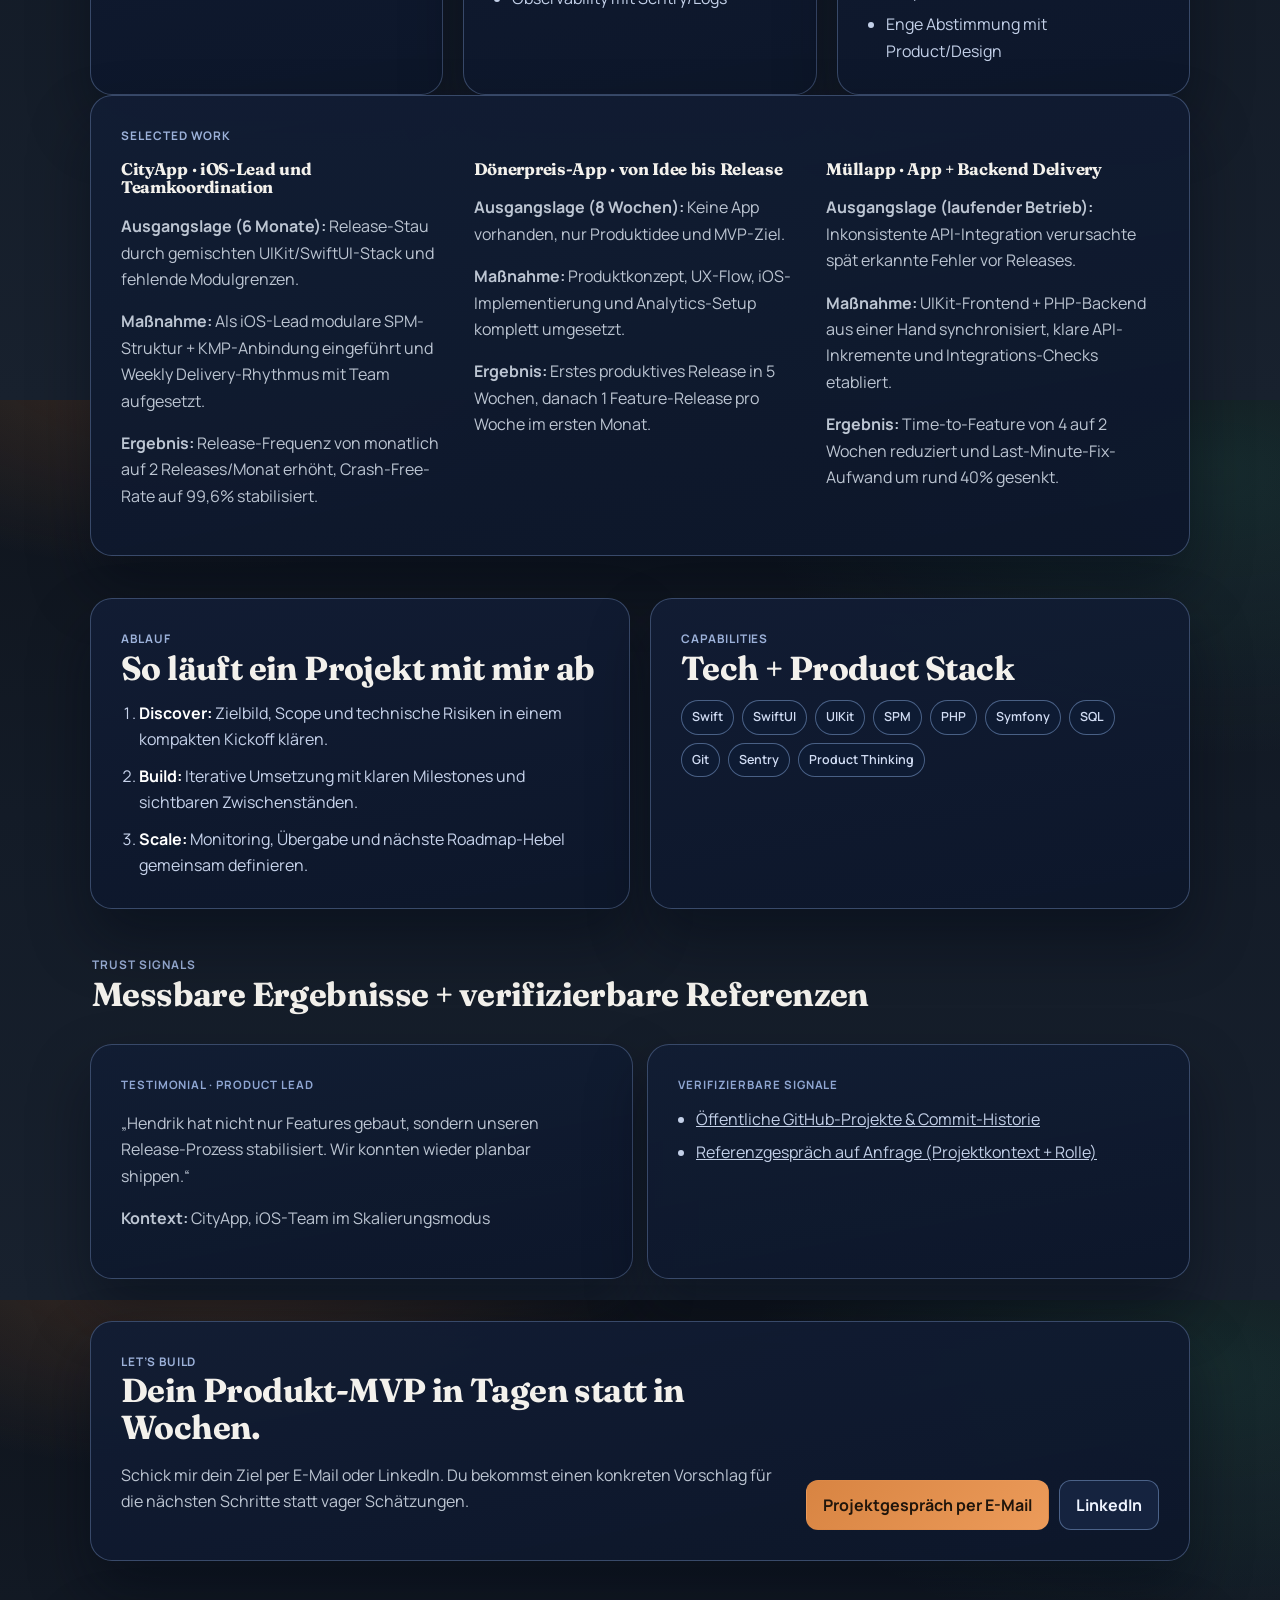
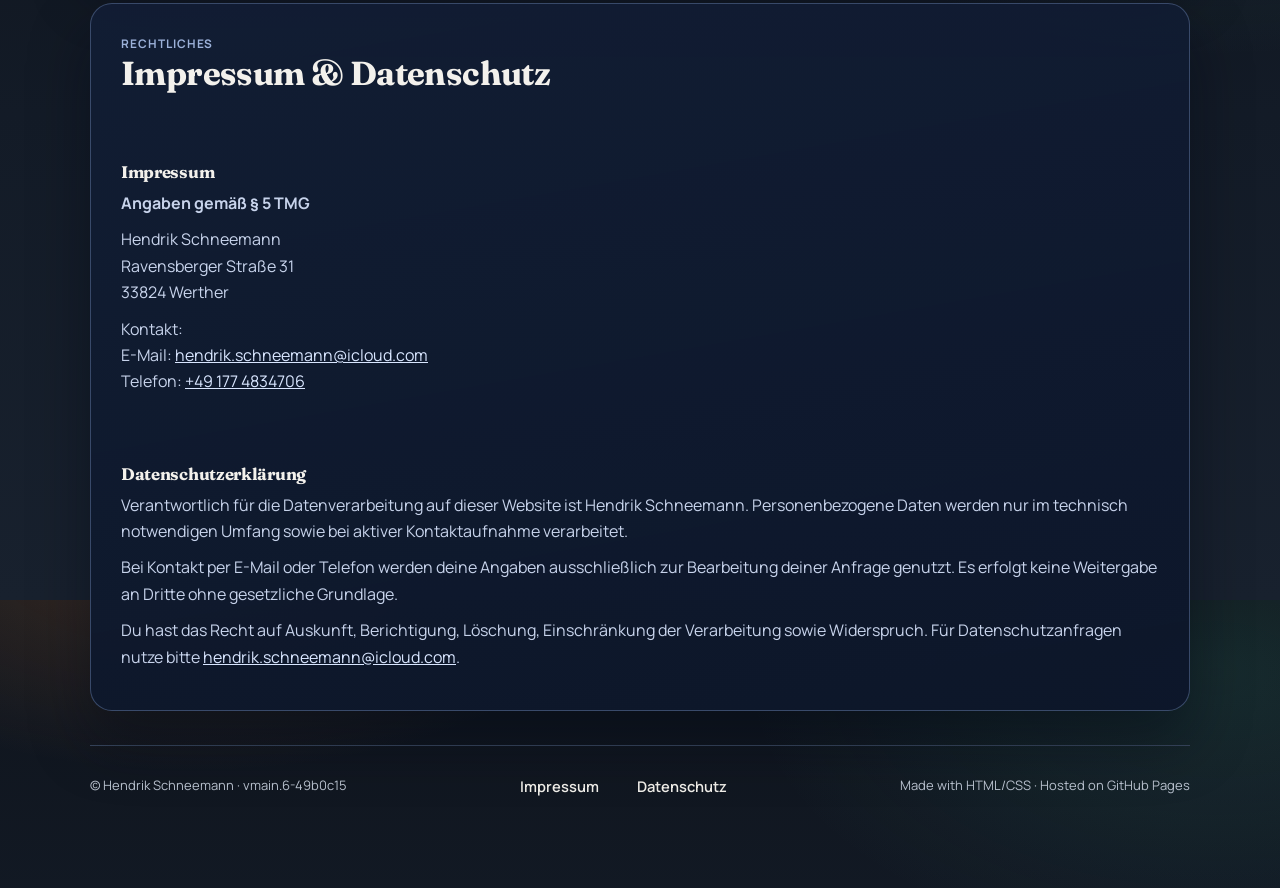
==== commit f851a305: "chore: stamp homepage version [skip ci]" ====
--- a/index.html
+++ b/index.html
@@ -423,7 +423,7 @@
     </section>
 
     <footer>
-      <span>&copy; <span id="year"></span> Hendrik Schneemann · v5dd45a0</span>
+      <span>&copy; <span id="year"></span> Hendrik Schneemann · vmain.6-49b0c15</span>
       <nav class="footer-links" aria-label="Rechtliche Hinweise">
         <a href="#impressum">Impressum</a>
         <a href="#datenschutz">Datenschutz</a>
